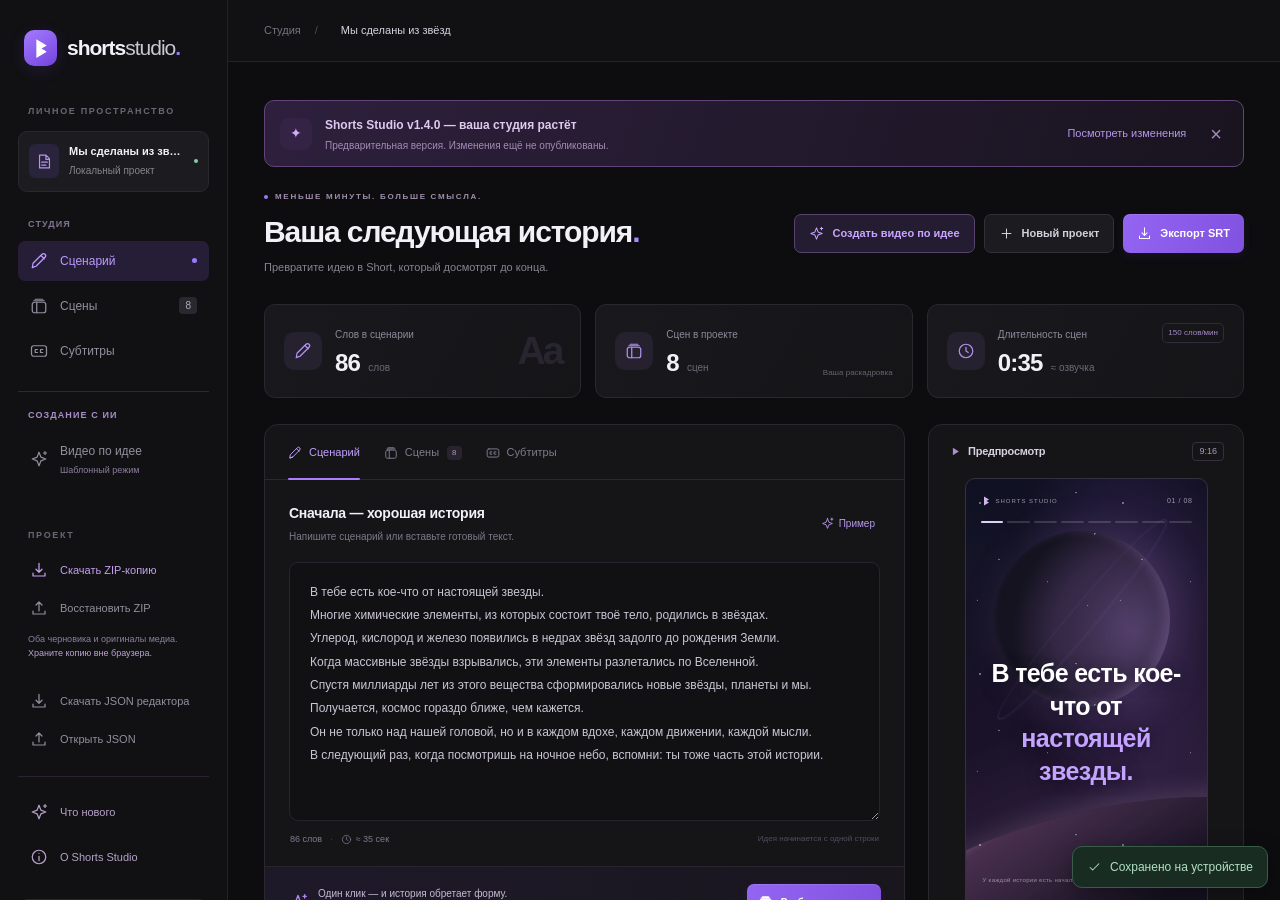
==== index.html @ fa354791 "feat: add isolated runtime media and render sessions" ====
<!doctype html>
<html lang="ru">
<head>
  <meta charset="utf-8">
  <meta name="viewport" content="width=device-width, initial-scale=1">
  <meta name="theme-color" content="#0d0d10">
  <meta name="description" content="Shorts Studio — сценарии, сцены и субтитры для ваших коротких видео. Бесплатно, без регистрации и сервера.">
  <title>Shorts Studio — ваша следующая история</title>
  <link rel="icon" href="assets/favicon.svg" type="image/svg+xml">
  <link rel="stylesheet" href="styles.css">
  <link rel="stylesheet" href="video.css">
  <link rel="stylesheet" href="product.css">
  <link rel="stylesheet" href="ux.css">
  <link rel="stylesheet" href="backup.css">
  <script src="js/core.js" defer></script>
  <script src="js/product.js" defer></script>
  <script src="js/render-plan.js" defer></script>
  <script src="js/render-adapters.js" defer></script>
  <script src="js/video-core.js" defer></script>
  <script src="js/project-db.js" defer></script>
  <script src="js/storage.js" defer></script>
  <script src="js/zip-store.js" defer></script>
  <script src="js/backup-format.js" defer></script>
  <script src="js/integrations.js" defer></script>
  <script src="js/app.js" defer></script>
  <script src="js/video-renderer.js" defer></script>
  <script src="js/video-audio.js" defer></script>
  <script src="js/video-recorder.js" defer></script>
  <script src="js/video-media.js" defer></script>
  <script src="js/media-session.js" defer></script>
  <script src="js/render-session.js" defer></script>
  <script src="js/video-ui.js" defer></script>
  <script src="js/product-ui.js" defer></script>
  <script src="js/ux.js" defer></script>
  <script src="js/backup-ui.js" defer></script>
</head>
<body>
  <div id="studioViewport" class="studio-viewport" role="region" aria-label="Рабочая область Shorts Studio" tabindex="0">
  <svg class="icon-library" aria-hidden="true" xmlns="http://www.w3.org/2000/svg">
    <symbol id="i-logo" viewBox="0 0 24 24"><path d="m8 3 10 6-5 3 5 3-10 6V3Z" fill="currentColor" stroke="none"/></symbol>
    <symbol id="i-pen" viewBox="0 0 24 24"><path d="m15 5 4 4M4 20l4-1L20 7a2.8 2.8 0 0 0-4-4L4 15l-1 6 5-2"/></symbol>
    <symbol id="i-scenes" viewBox="0 0 24 24"><rect x="3" y="7" width="18" height="14" rx="3"/><path d="M7 3h10M5 5h14M9 7v14"/></symbol>
    <symbol id="i-captions" viewBox="0 0 24 24"><rect x="2" y="5" width="20" height="14" rx="3"/><path d="M10 10H7v4h3m7-4h-3v4h3"/></symbol>
    <symbol id="i-plus" viewBox="0 0 24 24"><path d="M12 5v14M5 12h14"/></symbol>
    <symbol id="i-download" viewBox="0 0 24 24"><path d="M12 3v12m-4-4 4 4 4-4M4 16v4h16v-4"/></symbol>
    <symbol id="i-upload" viewBox="0 0 24 24"><path d="M12 16V4m-4 4 4-4 4 4M4 16v4h16v-4"/></symbol>
    <symbol id="i-sparkles" viewBox="0 0 24 24"><path d="m12 3 2.5 6.5L21 12l-6.5 2.5L12 21l-2.5-6.5L3 12l6.5-2.5L12 3ZM20 2v4m-2-2h4"/></symbol>
    <symbol id="i-check" viewBox="0 0 24 24"><path d="m5 12 4 4L19 6"/></symbol>
    <symbol id="i-trash" viewBox="0 0 24 24"><path d="M3 6h18M9 6V3h6v3M5 6l1 15h12l1-15M10 10v7m4-7v7"/></symbol>
    <symbol id="i-play" viewBox="0 0 24 24"><path d="m9 5 11 7-11 7V5Z" fill="currentColor" stroke="none"/></symbol>
    <symbol id="i-pause" viewBox="0 0 24 24"><path d="M9 5v14M16 5v14" stroke-width="3"/></symbol>
    <symbol id="i-prev" viewBox="0 0 24 24"><path d="m15 6-6 6 6 6"/></symbol>
    <symbol id="i-next" viewBox="0 0 24 24"><path d="m9 6 6 6-6 6"/></symbol>
    <symbol id="i-clock" viewBox="0 0 24 24"><circle cx="12" cy="12" r="9"/><path d="M12 7v5l3 2"/></symbol>
    <symbol id="i-file" viewBox="0 0 24 24"><path d="M14 3H5v18h14V8l-5-5Zm0 0v6h5M8 13h8m-8 4h6"/></symbol>
    <symbol id="i-monitor" viewBox="0 0 24 24"><rect x="3" y="3" width="18" height="14" rx="2"/><path d="M8 21h8m-4-4v4"/></symbol>
    <symbol id="i-info" viewBox="0 0 24 24"><circle cx="12" cy="12" r="9"/><path d="M12 11v6m0-10v.1"/></symbol>
  </svg>

  <aside class="sidebar" aria-label="Главное меню">
    <a class="brand" href="#" aria-label="Shorts Studio — главная"><span class="brand-mark"><svg><use href="#i-logo"/></svg></span><span>shorts<span class="brand-light">studio</span><span class="brand-dot">.</span></span></a>
    <div class="workspace-label">ЛИЧНОЕ ПРОСТРАНСТВО</div>
    <div class="project-card"><span class="project-icon"><svg><use href="#i-file"/></svg></span><div><strong id="sidebarProjectName">Мой Short</strong><span>Локальный проект</span></div><span class="tiny-dot"></span></div>
    <div class="studio-navigation">
      <section class="nav-group manual-nav" aria-labelledby="studioNavHeading">
        <h2 id="studioNavHeading" class="nav-group-heading">Студия</h2>
        <nav class="nav-list" aria-label="Студия — ручное редактирование">
          <button class="nav-item active" data-view="script" aria-current="page" aria-label="Сценарий" title="Сценарий"><svg><use href="#i-pen"/></svg><span class="nav-text">Сценарий</span><span class="nav-active-dot"></span></button>
          <button class="nav-item" data-view="scenes" aria-label="Сцены" title="Сцены"><svg><use href="#i-scenes"/></svg><span class="nav-text">Сцены</span><span class="nav-count" id="navSceneCount">0</span></button>
          <button class="nav-item" data-view="subtitles" aria-label="Субтитры" title="Субтитры"><svg><use href="#i-captions"/></svg><span class="nav-text">Субтитры</span></button>
        </nav>
      </section>
      <section class="nav-group ai-nav" aria-labelledby="aiNavHeading">
        <h2 id="aiNavHeading" class="nav-group-heading">Создание с ИИ</h2>
        <nav class="nav-list" aria-label="Создание с ИИ — пока на шаблонах">
          <button class="nav-item video-nav" id="openVideoMode" title="Видео по идее — шаблонный режим, ИИ пока не подключён" aria-label="Видео по идее — шаблонный режим" aria-describedby="ideaModeNote" aria-controls="videoStudio" aria-expanded="false"><svg><use href="#i-sparkles"/></svg><span class="nav-text">Видео по идее<small id="ideaModeNote" class="nav-mode-hint">Шаблонный режим</small></span></button>
        </nav>
      </section>
    </div>
    <div class="sidebar-files"><div class="nav-label">ПРОЕКТ</div><button class="nav-item backup-nav" data-backup-export><svg><use href="#i-download"/></svg>Скачать ZIP-копию</button><button class="nav-item" data-backup-import><svg><use href="#i-upload"/></svg>Восстановить ZIP</button><p class="backup-note">Оба черновика и оригиналы медиа.<span data-backup-status aria-live="polite">Храните копию вне браузера.</span></p><button class="nav-item" id="saveProject"><svg><use href="#i-download"/></svg>Скачать JSON редактора</button><button class="nav-item" id="openProject"><svg><use href="#i-upload"/></svg>Открыть JSON</button><input id="projectFile" type="file" accept=".json,application/json" hidden></div>
    <nav class="product-nav" aria-label="Сведения о Shorts Studio"><button class="nav-item" data-product-open="updates" aria-label="Что нового" title="Что нового"><svg><use href="#i-sparkles"/></svg><span class="product-nav-label">Что нового</span></button><button class="nav-item" data-product-open="about" aria-label="О Shorts Studio" title="О Shorts Studio"><svg><use href="#i-info"/></svg><span class="product-nav-label">О Shorts Studio</span></button><span class="product-version-pill product-mobile-version" data-product-version>—</span></nav>
    <div class="sidebar-bottom"><div class="local-card"><span class="local-icon"><svg><use href="#i-monitor"/></svg></span><strong>Ваше творчество — у вас</strong><p>Работает в браузере.<br>Без регистрации и облака.</p><span class="local-status"><span></span>Локальный режим</span></div><div class="sidebar-version">SHORTS STUDIO <span class="product-sidebar-version" data-product-version>—</span></div></div>
  </aside>

  <div class="workspace">
    <header class="topbar"><div class="breadcrumb"><span>Студия</span><span class="breadcrumb-divider">/</span><span id="videoBreadcrumb" hidden>Видео по идее</span><label for="projectName" class="sr-only">Название проекта</label><input id="projectName" maxlength="80" value="Мой Short" autocomplete="off"></div><span id="editorSaveState" hidden>Восстановление…</span></header>

    <div class="mobile-filebar" aria-label="Файлы проекта"><span>ФАЙЛ ПРОЕКТА</span><button class="text-button" id="saveProjectMobile" aria-label="Скачать JSON редактора"><svg><use href="#i-download"/></svg>JSON ↓</button><button class="text-button" id="openProjectMobile" aria-label="Открыть JSON редактора"><svg><use href="#i-upload"/></svg>JSON ↑</button><button class="text-button backup-nav" data-backup-export>ZIP-копия</button><button class="text-button" data-backup-import>Из ZIP</button><p class="backup-note">ZIP: оба черновика и оригиналы медиа. <span data-backup-status aria-live="polite">Храните копию вне браузера.</span></p></div>
    <main id="mainContent">
      <aside class="product-update-notice" id="productUpdateNotice" aria-label="Доступна история обновлений" hidden><span class="update-spark" aria-hidden="true">✦</span><div class="notice-message"><strong>Shorts Studio <span data-product-version>—</span> — ваша студия растёт</strong><p>Узнайте, какие возможности уже доступны.</p></div><button class="text-button" data-product-open="updates">Посмотреть изменения</button><button id="productDismissNotice" class="product-notice-close" aria-label="Закрыть уведомление об обновлении">×</button></aside>
      <section class="page-heading"><div><div class="eyebrow"><span></span>МЕНЬШЕ МИНУТЫ. БОЛЬШЕ СМЫСЛА.</div><h1 id="studioTitle">Ваша следующая история<span>.</span></h1><p id="studioDescription">Превратите идею в Short, который досмотрят до конца.</p></div><div class="heading-actions"><button class="button button-secondary video-mode-button" id="createVideoMode"><svg><use href="#i-sparkles"/></svg>Создать видео по идее</button><button class="button button-secondary" id="backToEditor" hidden><svg><use href="#i-prev"/></svg>К редактору</button><button class="button button-secondary" id="newProject"><svg><use href="#i-plus"/></svg>Новый проект</button><button class="button button-primary" id="exportSrt"><svg><use href="#i-download"/></svg>Экспорт SRT</button></div></section>

      <section class="stats" aria-label="Статистика проекта">
        <div class="stat"><span class="stat-icon"><svg><use href="#i-pen"/></svg></span><div><span class="stat-label">Слов в сценарии</span><div class="stat-value"><strong id="wordCount">0</strong><span>слов</span></div></div><span class="stat-decoration">Aa</span></div>
        <div class="stat"><span class="stat-icon"><svg><use href="#i-scenes"/></svg></span><div><span class="stat-label">Сцен в проекте</span><div class="stat-value"><strong id="sceneCount">0</strong><span>сцен</span></div></div><span class="stat-note">Ваша раскадровка</span></div>
        <div class="stat"><span class="stat-icon"><svg><use href="#i-clock"/></svg></span><div><span class="stat-label">Длительность сцен</span><div class="stat-value"><strong id="totalDuration">0:00</strong><span>≈ озвучка</span></div></div><span class="speed-badge">150 слов/мин</span></div>
      </section>

      <div id="storageWarning" class="notice warning" role="alert" hidden>Браузер не позволяет сохранить проект на устройстве. Скачайте файл проекта, чтобы не потерять работу.</div>
      <section id="videoStudio" hidden aria-label="Создать видео по идее">
        <div class="video-intro"><span class="video-beta">БЕСПЛАТНЫЙ ПРОТОТИП</span><span>Идея <b>→</b> сценарий <b>→</b> анимация <b>→</b> видео</span><span id="videoDraftStatus" hidden>Локальный черновик</span></div>
        <div id="videoError" class="notice warning" role="alert" hidden></div>
        <div id="videoSupport" class="notice" role="status" hidden></div>
        <div id="videoPlanError" class="notice warning" role="alert" hidden></div>
        <div class="video-grid">
          <div class="video-editor">
            <section class="panel idea-panel"><div class="video-section-heading"><div><h2>Какую историю расскажем?</h2><p>Опишите идею. Мы подготовим основу для вашего ролика.</p></div><button class="text-button" id="videoDemo">Демо · 18 сек</button></div><label for="videoIdea" class="sr-only">Идея ролика</label><textarea id="videoIdea" aria-describedby="videoIdeaCounter videoIdeaHint videoIdeaWarning" rows="3" placeholder="Например: мистическая история про заброшенный дом"></textarea><div class="idea-feedback"><output id="videoIdeaCounter" for="videoIdea" aria-live="polite" aria-atomic="true"></output><p id="videoIdeaHint">Эмодзи и составные знаки могут занимать несколько позиций лимита.</p><p id="videoIdeaWarning" role="status" aria-live="polite"></p></div><div class="idea-actions"><span>Локальные шаблоны · без API и нейросетей</span><button class="button button-primary" id="generateIdea"><svg><use href="#i-sparkles"/></svg>Создать сценарий</button></div></section>
            <section class="panel video-settings"><div class="video-section-heading"><div><h2>Ваш ролик</h2><p>Анимация и субтитры уже включены.</p></div><span class="format-badge">720 × 1280 · 24 кадра/с</span></div><div class="video-settings-grid"><label>Название<input id="videoTitle" maxlength="80" placeholder="Название ролика"></label><label>Расчёт времени<select id="videoTiming"><option value="auto">Автоматически</option><option value="manual">Вручную по сценам</option></select></label><label>Длительность в авто<select id="videoDuration"><option value="15">15 секунд</option><option value="18" selected>18 секунд</option><option value="20">20 секунд</option><option value="30">30 секунд</option><option value="60">60 секунд</option></select></label><label>Атмосфера<select id="videoTheme"><option value="mystery">Туманный дом</option><option value="space">Космос</option><option value="sunrise">Рассвет</option><option value="neon">Неон</option></select></label><label>Субтитры<select id="videoCaption"><option value="accent">Акцент на словах</option><option value="classic">Классика</option><option value="outline">Контур</option></select></label><label class="video-format-setting">Формат записи<select id="videoFormat"><option value="auto">Авто: MP4, иначе WebM</option><option value="webm">WebM</option></select></label></div><p class="video-hint" id="videoTotalTime"></p><p class="video-hint" id="videoFormatHint"></p></section>
            <section class="panel video-audio"><div class="video-section-heading"><div><h2>Голос и озвучка</h2><p>Отдельная дорожка для речи.</p></div><svg><use href="#i-upload"/></svg></div><div class="video-audio-controls"><label class="button button-secondary audio-upload" for="videoAudio">Выбрать аудио<input id="videoAudio" type="file" accept="audio/*,.mp3,.wav,.ogg,.m4a,.aac,.flac,.webm"></label><span id="videoAudioInfo">Без аудиодорожки</span><button class="text-button" id="removeVideoAudio" hidden>Убрать</button></div><div class="video-volume"><label for="videoVolume">Громкость</label><input id="videoVolume" type="range" min="0" max="100" value="70"><output id="videoVolumeValue" for="videoVolume">70%</output></div><p class="video-hint">Аудио обрезается по длине ролика; если оно короче, в конце будет тишина. Файл остаётся на устройстве; исходный файл сохраняется вместе с проектом, если хранилище доступно.</p></section>
            <section class="panel video-audio"><div class="video-section-heading"><div><h2>Фоновая музыка</h2><p>Независимая дорожка с плавными краями.</p></div><svg><use href="#i-upload"/></svg></div><div class="video-audio-controls"><label class="button button-secondary audio-upload" for="videoMusic">Выбрать музыку<input id="videoMusic" type="file" accept="audio/*,.mp3,.wav,.ogg,.m4a,.aac,.flac,.webm"></label><span id="videoMusicInfo">Без музыки</span><button class="text-button" id="removeVideoMusic" hidden>Убрать</button></div><div class="video-volume"><label for="videoMusicVolume">Громкость музыки</label><input id="videoMusicVolume" type="range" min="0" max="100" value="25"><output id="videoMusicVolumeValue" for="videoMusicVolume">25%</output></div><div class="music-fades"><label>Появление, сек<input id="videoMusicFadeIn" type="number" min="0" max="10" step="0.1" value="1"></label><label>Затухание, сек<input id="videoMusicFadeOut" type="number" min="0" max="10" step="0.1" value="1"></label></div><p class="video-hint">Голос и музыка звучат одновременно. Короткая музыка затухает перед своим окончанием. Музыка восстанавливается вместе с проектом; она не распознаётся и не выравнивает субтитры автоматически.</p></section>
            <section class="video-storyboard" aria-labelledby="videoScenesHeading"><div class="section-heading"><div><h2 id="videoScenesHeading">Сцены ролика <span id="videoSceneCount">0</span></h2><p>Редактируйте текст — анимация подстроится.</p></div><button class="text-button" id="addVideoScene"><svg><use href="#i-plus"/></svg>Добавить</button></div><div id="videoScenes" class="scene-list"></div><div class="video-scene-actions"><button class="text-button" id="videoToEditor">Открыть сценарий в редакторе</button><button class="text-button" id="videoSrt"><svg><use href="#i-download"/></svg>Субтитры SRT</button></div><p class="video-hint">Черновик этого режима хранится отдельно. Перенос в редактор потребует подтверждения замены текущего проекта.</p></section>
          </div>
          <aside class="video-preview-column"><section class="panel video-preview-panel"><div class="preview-heading"><h2><svg><use href="#i-play"/></svg><span id="videoPreviewHeading">Анимация ролика</span></h2><span class="format-badge">9:16</span></div><div class="video-output-tabs" id="videoOutputTabs" hidden><button class="active" id="showVideoCanvas" aria-pressed="true">Анимация</button><button id="showVideoFile" aria-pressed="false">Готовый файл</button></div><div class="video-canvas-wrap"><canvas id="videoCanvas" width="720" height="1280" aria-label="Анимированный предпросмотр ролика 9:16">Браузер не поддерживает Canvas.</canvas><video id="generatedVideo" controls playsinline preload="metadata" hidden aria-label="Готовый видеоролик"></video></div><div class="video-preview-controls"><button class="button button-secondary" id="playGeneratedPreview"><svg><use href="#i-play"/></svg><span>Смотреть</span></button><span id="videoPreviewTime">0:00 / 0:18</span></div><label class="sr-only" for="videoSeek">Позиция предпросмотра</label><input id="videoSeek" class="video-seek" type="range" min="0" max="18000" value="0" step="50"><div class="video-render-controls"><div class="video-download-panel" aria-label="Готовый видеофайл"><p id="videoFileInfo" class="video-hint" role="status" hidden></p><a class="button button-primary" id="downloadVideo" hidden><svg><use href="#i-download"/></svg>Скачать видео</a></div><button class="button button-primary" id="recordVideo"><svg><use href="#i-sparkles"/></svg>Собрать видео</button><button class="button button-secondary" id="cancelVideo" hidden>Отменить запись</button><progress id="videoProgress" max="100" value="0" aria-label="Прогресс записи видео" hidden></progress><p id="videoRenderStatus" role="status">Запись займёт 18 секунд. Оставьте вкладку открытой.</p></div></section><div class="video-local-note"><svg><use href="#i-monitor"/></svg><p>Всё создаётся в вашем браузере.<br>Без сервера, ключей и платных сервисов.</p></div></aside>
        </div>
      </section>
      <div class="studio-grid" id="scriptStudio">
        <div class="editor-column">
          <div class="editor-panel panel">
            <div class="editor-tabs" role="tablist" aria-label="Редактор"><button id="tab-script" class="editor-tab active" data-view="script" role="tab" aria-controls="pane-script" aria-selected="true"><svg><use href="#i-pen"/></svg>Сценарий</button><button id="tab-scenes" class="editor-tab" data-view="scenes" role="tab" aria-controls="scenesSection" aria-selected="false" tabindex="-1"><svg><use href="#i-scenes"/></svg>Сцены<span class="tab-count" id="tabSceneCount">0</span></button><button id="tab-subtitles" class="editor-tab" data-view="subtitles" role="tab" aria-controls="pane-subtitles" aria-selected="false" tabindex="-1"><svg><use href="#i-captions"/></svg>Субтитры</button></div>
            <section id="pane-script" role="tabpanel" aria-labelledby="tab-script">
              <div class="script-heading"><div><h2>Сначала — хорошая история</h2><p>Напишите сценарий или вставьте готовый текст.</p></div><button class="text-button" id="loadDemo"><svg><use href="#i-sparkles"/></svg>Пример</button></div>
              <label for="scriptText" class="sr-only">Текст сценария</label><textarea id="scriptText" class="script-textarea" placeholder="О чём будет ваш следующий Short?\n\nНачните с цепляющей фразы, расскажите самое интересное и оставьте зрителю мысль, которой захочется поделиться." spellcheck="true"></textarea>
              <div class="script-footer"><div class="script-meta"><span id="scriptWordCount">0 слов</span><span class="meta-dot">·</span><span><svg><use href="#i-clock"/></svg><span id="scriptDuration">≈ 0 сек</span></span></div><span class="keyboard-hint">Идея начинается с одной строки</span></div>
              <div class="split-bar"><div><span class="split-icon"><svg><use href="#i-sparkles"/></svg></span><p>Один клик — и история обретает форму.<small>Каждое предложение станет отдельной сценой.</small></p></div><button id="splitScenes" class="button button-primary"><svg><use href="#i-scenes"/></svg>Разбить на сцены</button></div>
            </section>
            <section id="pane-subtitles" role="tabpanel" aria-labelledby="tab-subtitles" hidden><div class="script-heading"><div><h2>Слова в нужный момент</h2><p>Субтитры обновляются вместе со сценами.</p></div><span class="format-badge">.SRT</span></div><div id="subtitleList" class="subtitle-list"></div><div class="subtitles-footer"><p>Таймкоды рассчитаны при темпе 150 слов в минуту.</p><button class="button button-primary" id="exportSrtPanel"><svg><use href="#i-download"/></svg>Скачать .srt</button></div></section>
          </div>

          <section id="scenesSection" class="scenes-section" aria-labelledby="scenesTitle"><div class="section-heading"><div><h2 id="scenesTitle">Сцены проекта <span id="sceneHeadingCount">0</span></h2><p>Маленькие фрагменты большой истории.</p></div><button class="text-button" id="addScene"><svg><use href="#i-plus"/></svg>Добавить сцену</button></div><div id="scriptChanged" class="notice" hidden><svg><use href="#i-info"/></svg><span>Сценарий изменён. Нажмите «Разбить на сцены», чтобы заменить текущие сцены новым текстом.</span></div><div id="sceneList" class="scene-list"></div><p class="scene-footnote" id="sceneFootnote">Предпросмотр и SRT используют текст сцен. Правки сцен не меняют исходный сценарий.</p></section>
          <footer class="editor-bottom"><span class="tiny-dot"></span>Всё для первого шага. Ничего лишнего.<span class="bottom-format">СОЗДАНО ДЛЯ 9:16</span></footer>
        </div>

        <aside class="preview-column" aria-label="Предпросмотр видео">
          <section class="preview-panel panel"><div class="preview-heading"><h2><svg><use href="#i-play"/></svg>Предпросмотр</h2><span class="format-badge">9:16</span></div>
            <div class="portrait-wrap"><div class="portrait theme-cosmos caption-accent size-medium" id="portrait"><div class="cosmic-orb" aria-hidden="true"></div><div class="cosmic-horizon" aria-hidden="true"></div><div class="portrait-grain" aria-hidden="true"></div><div class="portrait-top"><span class="portrait-brand"><svg><use href="#i-logo"/></svg>SHORTS STUDIO</span><span id="portraitScene">01 / 08</span></div><div id="portraitSegments" class="portrait-segments" aria-hidden="true"></div><div class="portrait-caption" id="previewText"></div><div class="portrait-bottom"><span>У каждой истории есть начало</span><span>✦</span></div></div></div>
            <div class="playback"><button class="icon-button" id="prevScene" aria-label="Предыдущая сцена"><svg><use href="#i-prev"/></svg></button><button class="play-button" id="playPreview" aria-label="Воспроизвести предпросмотр"><svg><use href="#i-play"/></svg></button><button class="icon-button" id="nextScene" aria-label="Следующая сцена"><svg><use href="#i-next"/></svg></button><span class="playback-time"><span id="currentTime">0:00</span><span>/</span><span id="previewDuration">0:00</span></span></div><div class="timeline"><div id="timelineProgress"></div></div><div class="preview-note"><span class="tiny-dot"></span>Текстовый предпросмотр · без звука</div>
          </section>
          <section class="appearance-panel panel"><h2><svg><use href="#i-captions"/></svg>Стиль субтитров</h2><div class="caption-styles" role="group" aria-label="Стиль субтитров"><button data-caption="accent" class="caption-style active" aria-pressed="true"><span>Аа<span>Бб</span></span>Акцент</button><button data-caption="classic" class="caption-style" aria-pressed="false"><span>Аа Бб</span>Классика</button><button data-caption="outline" class="caption-style" aria-pressed="false"><span>Аа Бб</span>Контур</button></div><div class="appearance-row"><label for="captionSize">Размер текста</label><select id="captionSize"><option value="small">Маленький</option><option value="medium" selected>Средний</option><option value="large">Крупный</option></select></div><div class="appearance-row"><span id="backgroundLabel">Настроение</span><div class="theme-options" role="group" aria-labelledby="backgroundLabel"><button class="theme-swatch cosmos active" data-theme="cosmos" aria-label="Космос" title="Космос" aria-pressed="true"></button><button class="theme-swatch dusk" data-theme="dusk" aria-label="Сумерки" title="Сумерки" aria-pressed="false"></button><button class="theme-swatch minimal" data-theme="minimal" aria-label="Минимализм" title="Минимализм" aria-pressed="false"></button></div></div><p class="appearance-note">Оформление применяется к предпросмотру. SRT содержит только текст и таймкоды.</p></section>
        </aside>
      </div>
    </main>
  </div>
  </div>
    <div class="save-status" id="saveStatus" role="status" aria-live="polite" aria-atomic="true" hidden><svg aria-hidden="true"><use href="#i-clock"/></svg><span id="saveStatusText"></span></div>
    <div id="toast" class="toast" role="status" aria-live="polite" hidden></div>
  <input id="backupFile" type="file" accept=".zip,application/zip" hidden>
  <dialog id="backupDialog" class="backup-dialog" aria-labelledby="backupTitle">
    <h2 id="backupTitle">Резервная ZIP-копия</h2>
    <p>ZIP хранит редактируемые черновики обоих режимов и исходные изображения, голос и музыку. JSON хранит только данные проекта без медиа; MP4/WebM — готовое видео. Данные браузера могут быть очищены: сохраняйте ZIP на другом устройстве или диске.</p>
    <p id="backupMessage" role="status" aria-live="polite"></p>
    <progress id="backupProgress" max="100" value="0" aria-label="Подготовка резервной копии"></progress>
    <p id="backupError" role="alert" hidden></p><ul id="backupWarnings"></ul>
    <div class="backup-actions"><a id="backupDownload" class="button button-primary" hidden>Скачать ZIP-копию</a><button id="backupConfirm" class="button button-primary" hidden>Заменить оба черновика</button><button id="backupOpen" class="button button-primary" hidden>Открыть восстановленные проекты</button><button id="backupFresh" class="button button-secondary" hidden>Новая ZIP-копия</button><button id="backupBackground" class="button button-secondary" hidden>Продолжить в фоне</button><button id="backupCancel" class="button button-secondary">Отмена</button></div>
  </dialog>
  <dialog id="confirmDialog"><form method="dialog"><span class="dialog-icon"><svg><use href="#i-info"/></svg></span><h2 id="dialogTitle">Продолжить?</h2><p id="dialogDescription"></p><div class="dialog-actions"><button class="button button-secondary" value="cancel" autofocus>Отмена</button><button class="button button-primary" id="dialogConfirm" value="confirm">Продолжить</button></div></form></dialog>
  <dialog id="productDialog" class="product-dialog" aria-labelledby="productDialogTitle">
    <div class="product-dialog-header"><div><div class="product-dialog-eyebrow">SHORTS STUDIO · СДЕЛАНО ДЛЯ ВАШИХ ИСТОРИЙ</div><h2 id="productDialogTitle">Что нового</h2></div><button id="productClose" class="product-dialog-close" aria-label="Закрыть информацию о продукте">×</button></div>
    <div id="productTabs" class="product-tabs" role="tablist" aria-label="Информация о Shorts Studio"><button id="productTab-updates" class="product-tab active" role="tab" aria-selected="true" aria-controls="productPane-updates">Что нового</button><button id="productTab-about" class="product-tab" role="tab" aria-selected="false" aria-controls="productPane-about" tabindex="-1">О Shorts Studio</button></div>
    <div class="product-dialog-scroll"><section id="productPane-updates" role="tabpanel" aria-labelledby="productTab-updates"><div id="productReleaseList"></div><p class="product-history-note" id="productHistoryNote"></p></section>
    <section id="productPane-about" role="tabpanel" aria-labelledby="productTab-about" hidden><p class="product-about-intro">Ваша студия коротких историй: от первой строки до готового вертикального видео. Shorts Studio работает локально в браузере — без регистрации, платного сервера и API-ключей.</p><div class="product-about-version">Текущая версия <span class="product-version-pill" data-product-version>—</span></div><ul id="productCapabilities" class="product-capabilities"></ul><a id="productRepository" class="product-repository-link" target="_blank" rel="noopener noreferrer">Репозиторий на GitHub ↗</a>
    <form id="productProfileForm" class="product-profile"><h3>Сведения о правообладателе</h3><p>Заполните только достоверные сведения. Эти настройки сохраняются в вашем браузере и не меняют публичные данные сайта. Публичные поля задаются в конфигурации продукта.</p><label for="productOwner">Имя или название правообладателя<input id="productOwner" maxlength="160" placeholder="Пока не указано" autocomplete="off"></label><label for="productContact">Контактная информация<input id="productContact" maxlength="240" placeholder="Пока не указана" autocomplete="off"></label><div class="product-profile-actions"><button class="button button-primary" type="submit">Сохранить сведения</button><button class="button button-secondary" id="productResetProfile" type="button">Сбросить</button></div><p id="productProfileStatus" class="product-profile-status" role="status"></p></form>
    <p id="productLicenseNote" class="product-license-note"></p></section></div>
  </dialog>
  <noscript><div class="noscript">Для работы Shorts Studio включите JavaScript в настройках браузера.</div></noscript>
</body>
</html>
---- styles.css ----
@charset "UTF-8";
:root{color-scheme:dark;--bg:#0d0d10;--panel:#151518;--panel-raised:#1b1b20;--line:#28282e;--muted:#85858f;--text:#f3f1f8;--purple:#9d77ff;--purple-bright:#9061f9;--purple-bg:#251e36;--green:#84cda9;--radius:14px;font-family:Inter,-apple-system,BlinkMacSystemFont,"Segoe UI",sans-serif;font-synthesis:none}
*{box-sizing:border-box}body{margin:0;background:var(--bg);color:var(--text);font-size:14px;line-height:1.5}button,input,textarea,select{font:inherit}button,a,input,textarea,select{-webkit-tap-highlight-color:transparent}button{cursor:pointer}button,select{color:inherit}button{border:0}button:disabled{cursor:not-allowed;opacity:.38}button:focus-visible,a:focus-visible,select:focus-visible{outline:2px solid var(--purple);outline-offset:4px}input:focus,textarea:focus{outline:none}input:focus-visible,textarea:focus-visible{box-shadow:0 0 0 2px #9d77ff75}svg{width:20px;height:20px;fill:none;stroke:currentColor;stroke-width:1.65;stroke-linecap:round;stroke-linejoin:round;flex-shrink:0;vertical-align:middle}a{color:inherit;text-decoration:none}h1,h2,p{margin:0}h2{font-size:15px;font-weight:600;letter-spacing:-.25px}[hidden]{display:none!important}.icon-library{position:absolute;width:0;height:0;overflow:hidden}.sr-only{position:absolute;width:1px;height:1px;padding:0;margin:-1px;overflow:hidden;clip:rect(0,0,0,0);white-space:nowrap;border:0}
.sidebar{position:fixed;inset:0 auto 0 0;width:228px;border-right:1px solid #232327;background:#111114;padding:30px 18px 18px;display:flex;flex-direction:column;z-index:20}.brand{display:flex;align-items:center;gap:10px;font-size:21px;font-weight:750;letter-spacing:-1px;padding:0 6px}.brand-mark{width:33px;height:36px;border-radius:10px;background:linear-gradient(145deg,#a47bff,#7343dd);box-shadow:0 4px 16px #8051ef24;display:grid;place-items:center;color:#fff}.brand-mark svg{width:25px;height:25px}.brand-light{font-weight:400;color:#cac6d4}.brand-dot{color:var(--purple)}.workspace-label,.nav-label{color:#686873;font-size:9px;letter-spacing:1.65px;font-weight:600}.workspace-label{margin:39px 10px 12px}.project-card{display:flex;gap:10px;align-items:center;background:#1b1b20;border:1px solid var(--line);border-radius:9px;padding:11px 10px}.project-icon{width:30px;height:34px;border-radius:6px;display:grid;place-items:center;background:#2a233c;color:#b397ec}.project-icon svg{width:17px;height:17px}.project-card>div{flex:1;min-width:0}.project-card strong{display:block;font-size:11px;white-space:nowrap;overflow:hidden;text-overflow:ellipsis;font-weight:550}.project-card div>span{font-size:10px;color:var(--muted)}.tiny-dot{width:5px;height:5px;border-radius:50%;background:var(--purple);display:inline-block;flex-shrink:0}.project-card>.tiny-dot{background:var(--green);width:4px;height:4px}.nav-label{margin:29px 10px 9px}.nav-list{display:grid;gap:5px}.nav-item{width:100%;background:transparent;color:#91909d;display:flex;align-items:center;text-align:left;gap:12px;padding:11px 12px;border-radius:7px;font-size:12px;transition:background .2s,color .2s}.nav-item svg{width:18px;height:18px}.nav-item:hover{background:#1d1c23;color:#ddd}.nav-item.active{background:var(--purple-bg);color:#bc9aff}.nav-active-dot{width:5px;height:5px;background:var(--purple);border-radius:100%;margin-left:auto}.nav-count{margin-left:auto;background:#28282f;color:#b2aebb;font-size:10px;padding:1px 6px;border-radius:4px}.sidebar-files{margin-top:12px}.sidebar-files .nav-item{font-size:11px;padding-block:10px}.sidebar-bottom{margin-top:auto;padding-top:36px}.local-card{padding:15px 13px;border:1px solid #292631;border-radius:10px;background:radial-gradient(ellipse at top left,#29203450,transparent 85%)}.local-icon{color:#ab8ce4;display:block;margin-bottom:8px}.local-icon svg{width:20px;height:20px}.local-card strong{font-size:11px;font-weight:500;color:#d6d1df}.local-card p{font-size:10px;color:#77727f;line-height:1.7;margin-top:6px}.local-status{font-size:9px;color:#a8a1b2;display:flex;gap:6px;align-items:center;margin-top:14px}.local-status>span{width:4px;height:4px;background:var(--green);border-radius:100%}.sidebar-version{font-size:8px;letter-spacing:1px;display:flex;justify-content:space-between;color:#66616e;margin:20px 3px 0}.sidebar-version>span{color:#45424d}
.workspace{margin-left:228px}.topbar{height:74px;border-bottom:1px solid #232327;display:flex;align-items:center;justify-content:space-between;padding:0 36px;gap:12px}.breadcrumb{display:flex;align-items:center;gap:14px;color:#77737f;font-size:11px;min-width:0}.breadcrumb-divider{color:#4e4a56}.breadcrumb input{background:transparent;color:#d7d2df;border:1px solid transparent;border-radius:5px;padding:6px 8px;width:235px;font-size:11px;min-width:0;text-overflow:ellipsis}.breadcrumb input:hover{border-color:var(--line)}.save-status{display:flex;gap:6px;align-items:center;color:#92909a;font-size:10px;white-space:nowrap}.save-status svg{width:13px;height:13px;color:var(--green)}.save-status.error,.save-status.error svg{color:#e5af74}main{max-width:1540px;margin:auto;padding:38px 36px 20px}.page-heading{display:flex;justify-content:space-between;align-items:center;gap:20px;margin-bottom:28px}.eyebrow{color:#a18eac;font-size:8px;letter-spacing:1.7px;font-weight:600;display:flex;align-items:center;gap:7px;margin-bottom:9px}.eyebrow>span{width:4px;height:4px;background:var(--purple);border-radius:100%}h1{font-size:30px;font-weight:650;letter-spacing:-1.1px;line-height:1.3}h1>span{color:#ae88ff}.page-heading p{color:var(--muted);font-size:11px;margin-top:8px}.heading-actions{display:flex;gap:9px;flex-shrink:0}.button{display:inline-flex;justify-content:center;align-items:center;gap:8px;border-radius:7px;min-height:39px;padding:10px 14px;font-size:11px;font-weight:550;white-space:nowrap;transition:background .2s,transform .2s,box-shadow .2s}.button:hover:not(:disabled){transform:translateY(-1px)}.button svg{width:15px;height:15px}.button-secondary{background:#1b1b20;border:1px solid #323038;color:#d5d1dc}.button-secondary:hover{background:#27242e}.button-primary{background:linear-gradient(110deg,#9465f3,#8151df);color:#fff;box-shadow:0 3px 10px #7946d719,inset 0 1px 0 #ffffff1c}.button-primary:hover{background:linear-gradient(110deg,#a579ff,#9462f0);box-shadow:0 4px 18px #8956e935}.stats{display:grid;grid-template-columns:repeat(3,1fr);gap:14px;margin-bottom:26px}.stat{display:flex;align-items:center;position:relative;overflow:hidden;gap:13px;padding:18px 19px;background:linear-gradient(120deg,#19181d,#151518);border:1px solid var(--line);border-radius:11px;min-height:94px}.stat-icon{display:grid;place-items:center;width:38px;height:38px;background:#25212f;border-radius:10px;color:#b291ed}.stat-icon svg{width:18px;height:18px}.stat-label{font-size:10px;color:#8f899a}.stat-value{display:flex;gap:8px;align-items:baseline;margin-top:3px}.stat-value strong{font-size:24px;line-height:1.3;letter-spacing:-.75px;font-weight:600;font-variant-numeric:tabular-nums}.stat-value>span{font-size:10px;color:#6e6878}.stat-decoration{margin-left:auto;font-size:39px;line-height:1;font-weight:650;color:#292530;letter-spacing:-3px}.stat-note{margin-left:auto;font-size:8px;color:#686270;align-self:flex-end;white-space:nowrap}.speed-badge{margin-left:auto;align-self:flex-start;white-space:nowrap;font-size:8px;border:1px solid #302a3d;color:#a58ac5;border-radius:5px;padding:3px 5px}
.studio-grid{display:grid;grid-template-columns:minmax(0,1fr) 316px;gap:23px;align-items:start}.editor-column{min-width:0}.panel{border:1px solid var(--line);border-radius:var(--radius);background:var(--panel);overflow:hidden}.editor-tabs{display:flex;padding:0 23px;border-bottom:1px solid var(--line);gap:24px;min-height:55px}.editor-tab{padding:17px 0 15px;background:transparent;display:flex;align-items:center;gap:7px;color:#817a8c;font-size:11px;position:relative}.editor-tab svg{width:14px;height:14px}.editor-tab.active{color:#c2a1ff}.editor-tab.active:after{content:"";position:absolute;bottom:-1px;left:0;right:0;height:2px;background:#aa7eff;border-radius:4px}.editor-tab:hover{color:#c4b8d5}.tab-count{background:#28232e;color:#a79bb5;font-size:8px;padding:1px 5px;border-radius:4px;margin-left:1px}.script-heading{display:flex;align-items:center;justify-content:space-between;gap:12px;padding:23px 24px 18px}.script-heading h2{font-size:14px}.script-heading p{font-size:10px;color:#7d7787;margin-top:5px}.text-button{display:inline-flex;align-items:center;justify-content:center;gap:5px;font-size:10px;color:#b797ea;background:transparent;padding:5px;border-radius:5px;transition:color .2s,background .2s;white-space:nowrap}.text-button svg{width:13px;height:13px}.text-button:hover{color:#d4b9ff;background:#9d77ff0c}.script-textarea{display:block;width:calc(100% - 48px);margin:0 24px;min-height:259px;resize:vertical;max-height:700px;background:#111114;border:1px solid #28242e;border-radius:9px;color:#cbc5d4;padding:18px 20px;font-size:12px;line-height:1.95;caret-color:var(--purple);transition:border-color .2s,box-shadow .2s}.script-textarea:focus{border-color:#7956a3}.script-textarea::placeholder{color:#62596e}.script-footer{display:flex;align-items:center;justify-content:space-between;gap:10px;margin:12px 25px 20px}.script-meta{display:flex;align-items:center;gap:8px;color:#82788f;font-size:9px;white-space:nowrap}.script-meta>span:last-child{display:flex;align-items:center;gap:4px}.script-meta svg{width:11px;height:11px}.meta-dot{color:#49414f}.keyboard-hint{color:#544c5f;font-size:8px}.split-bar{padding:17px 23px;display:flex;gap:12px;align-items:center;justify-content:space-between;border-top:1px solid #29242f;background:linear-gradient(100deg,#1e1929,#19161e)}.split-bar>div{display:flex;align-items:center;gap:10px}.split-icon{color:#af88ec}.split-icon svg{width:20px;height:20px}.split-bar p{font-size:10px;color:#c6bbd4}.split-bar small{display:block;color:#7d6e8e;font-size:9px;margin-top:3px}.split-bar .button{min-height:36px;padding:9px 11px;font-size:10px}.scenes-section{margin-top:25px}.section-heading{display:flex;gap:14px;justify-content:space-between;align-items:center;margin-bottom:15px}.section-heading h2{font-size:15px;display:flex;gap:8px;align-items:center}.section-heading h2>span{font-size:9px;letter-spacing:0;color:#a993be;background:#28212f;border:1px solid #352a40;padding:0 5px;border-radius:4px;font-weight:400}.section-heading p{font-size:10px;color:#756c81;margin-top:4px}.scene-list{display:grid;gap:10px}.scene-card{position:relative;display:flex;align-items:flex-start;gap:14px;padding:16px;background:#151518;border:1px solid #29242f;border-radius:10px;transition:border-color .2s,background .2s}.scene-card:hover{border-color:#49404f}.scene-card.selected{border-color:#6b4c93;background:linear-gradient(120deg,#201a2b,#17151d)}.scene-select{background:#25202f;color:#a891c5;min-width:34px;height:36px;border:1px solid #3c2e4f;border-radius:8px;display:grid;place-items:center;font-size:11px;font-variant-numeric:tabular-nums;transition:background .2s}.scene-card.selected .scene-select{background:#342447;color:#d0adff;border-color:#735298}.scene-content{flex:1;min-width:0}.scene-card-top{display:flex;gap:10px;justify-content:space-between;align-items:center;margin-bottom:6px}.scene-card-top label{font-size:9px;color:#b9a5cd;font-weight:550}.scene-timing{font-size:8px;color:#80718f;display:flex;gap:5px;align-items:center;white-space:nowrap;font-variant-numeric:tabular-nums}.scene-timing svg{width:10px;height:10px}.scene-text{display:block;width:100%;resize:vertical;min-height:47px;max-height:350px;border:1px solid transparent;background:transparent;color:#c7bfce;padding:3px 5px;margin-left:-5px;border-radius:4px;font-size:11px;line-height:1.75;overflow-y:auto}.scene-text:focus{background:#100e14;border-color:#725594}.scene-text::placeholder{color:#72637f}.scene-delete{background:transparent;color:#65586f;padding:5px;border-radius:4px;margin:-4px -5px 0 0}.scene-delete svg{width:13px;height:13px}.scene-delete:hover{color:#f09aab;background:#e8637412}.scene-meta-row{display:flex;align-items:center;gap:9px}.scene-footnote{font-size:9px;color:#68616f;margin:13px 2px;line-height:1.8}.notice{display:flex;align-items:center;gap:9px;padding:11px 13px;border:1px solid #5a4436;background:#2b211b;border-radius:8px;font-size:10px;color:#ddba91;margin:0 0 13px;line-height:1.6}.notice svg{width:17px;height:17px}.notice.warning{margin-bottom:22px}.empty-state{text-align:center;padding:37px 20px;background:#141217;border:1px dashed #3b3048;border-radius:10px;color:#91819f}.empty-state svg{display:block;width:27px;height:27px;margin:0 auto 12px;color:#aa87d5}.empty-state h3{font-size:13px;color:#cbc0d5;font-weight:500;margin:0 0 6px}.empty-state p{font-size:11px;max-width:300px;margin:auto;line-height:1.8}.empty-state .button{margin-top:17px}.editor-bottom{color:#5d5368;display:flex;gap:7px;align-items:center;font-size:8px;padding:20px 2px 5px}.editor-bottom>.tiny-dot{width:3px;height:3px;background:#716083}.bottom-format{font-size:7px;margin-left:auto;letter-spacing:1px;color:#4d4359}.subtitle-list{max-height:550px;overflow-y:auto;padding:0 24px 20px;display:grid;gap:10px}.subtitle-cue{background:#101013;border:1px solid #2b2532;border-radius:7px;padding:13px 14px;display:grid;grid-template-columns:22px 1fr;gap:5px 8px}.cue-number{font-size:10px;color:#b593e4;grid-row:span 2}.cue-time{font-size:10px;font-variant-numeric:tabular-nums;color:#8f7aab;letter-spacing:.2px;overflow-wrap:anywhere}.cue-text{font-size:12px;color:#ccc0d8;white-space:pre-line;overflow-wrap:anywhere}.subtitles-footer{border-top:1px solid var(--line);padding:17px 24px;display:flex;align-items:center;gap:12px;justify-content:space-between}.subtitles-footer p{font-size:9px;color:#7f718e}.format-badge{border:1px solid #35303d;border-radius:4px;padding:2px 6px;font-size:9px;color:#a99bb7;font-variant-numeric:tabular-nums}
.preview-column{display:grid;gap:16px;position:sticky;top:22px;min-width:0}.preview-heading{padding:17px 19px;display:flex;align-items:center;justify-content:space-between}.preview-heading h2,.appearance-panel h2{display:flex;align-items:center;gap:7px;font-size:11px;font-weight:550;color:#d8d1e1}.preview-heading h2 svg{width:13px;height:13px;color:#ac8fce}.portrait-wrap{padding:0 22px}.portrait{aspect-ratio:9/16;position:relative;overflow:hidden;isolation:isolate;border-radius:10px;background:#121024;border:1px solid #373043;transition:background .4s}.portrait.theme-cosmos{background:radial-gradient(ellipse at 65% 30%,#6e4a9e66,transparent 50%),linear-gradient(155deg,#121527,#1b1329 50%,#352346 85%,#81647e)}.cosmic-orb{position:absolute;left:12%;top:12%;width:73%;aspect-ratio:1;border-radius:50%;background:radial-gradient(circle at 70% 73%,#a98bb540,#342845 45%,#151421 68%);box-shadow:inset -3px -5px 12px #c9a0ed38,7px 9px 45px #a980b22e;transform:rotate(-35deg)}.cosmic-orb:after{content:"";position:absolute;inset:18% -24%;border-radius:50%;border:1px solid #b59cc830;box-shadow:0 2px 9px #bd90e01c;transform:rotate(-15deg) scaleY(.22)}.cosmic-horizon{position:absolute;left:-48%;right:-60%;height:45%;bottom:-22%;background:linear-gradient(160deg,#c0a7b9,#49304f 18%,#151120 58%);border-radius:50%;box-shadow:0 -5px 25px #e4b7d12b;transform:rotate(-13deg)}.portrait-grain{position:absolute;inset:0;opacity:.38;background-image:radial-gradient(circle at 10% 14%,#fff 0 1px,transparent 1.2px),radial-gradient(circle at 77% 8%,#fff 0 .7px,transparent 1px),radial-gradient(circle at 90% 32%,#fff 0 .8px,transparent 1px),radial-gradient(circle at 23% 47%,#fff 0 .7px,transparent 1px),radial-gradient(circle at 57% 60%,#fff 0 .6px,transparent 1px),radial-gradient(circle at 85% 74%,#fff 0 .6px,transparent 1px),radial-gradient(circle at 8% 71%,#fff 0 .5px,transparent 1px);background-size:143px 171px}.portrait:after{content:"";position:absolute;inset:0;background:linear-gradient(0deg,#0b081a88,transparent 22%,transparent 80%,#0b081a44);z-index:-1}.portrait-top{position:absolute;top:16px;left:14px;right:14px;display:flex;align-items:center;justify-content:space-between;color:#e7dff2a6;font-size:7px;letter-spacing:.6px}.portrait-brand{display:flex;align-items:center;gap:4px;font-size:6px;letter-spacing:1px}.portrait-brand svg{width:12px;height:12px;color:#d0b6eb}.portrait-segments{position:absolute;top:42px;left:15px;right:15px;display:flex;gap:4px}.portrait-segments>span{height:2px;flex:1;border-radius:2px;background:#ffffff26;min-width:0}.portrait-segments>span.passed{background:#b593ec}.portrait-segments>span.current{background:#e0cff9}.portrait-caption{position:absolute;inset:40% 17px auto;text-align:center;color:#fff;font-size:25px;font-weight:750;letter-spacing:-.6px;line-height:1.3;text-shadow:0 2px 14px #08051280;max-height:45%;overflow-y:auto;overflow-wrap:anywhere;padding:6px 2px 9px;scrollbar-width:thin;scrollbar-color:#ffffff33 transparent}.portrait-caption mark{color:#c4a2ff;background:none}.portrait.caption-classic .portrait-caption{background:#080611b3;backdrop-filter:blur(6px);padding:11px 10px;border-radius:6px;font-weight:600;letter-spacing:-.3px;font-size:23px}.portrait.caption-classic mark,.portrait.caption-outline mark{color:inherit}.portrait.caption-outline .portrait-caption{color:#fff;-webkit-text-stroke:.7px #100a1f;paint-order:stroke fill;text-shadow:2px 2px #140d20,-1px -1px #140d20;font-weight:800}.portrait.size-small .portrait-caption{font-size:20px}.portrait.size-large .portrait-caption{font-size:30px}.portrait .portrait-caption.long-caption{font-size:19px}.portrait .portrait-caption.very-long-caption{font-size:16px}.portrait-bottom{position:absolute;bottom:18px;left:17px;right:17px;display:flex;align-items:center;justify-content:space-between;font-size:6px;letter-spacing:.3px;color:#ddd1e39c}.portrait-bottom>span:last-child{color:#dcc3ed;font-size:14px}.portrait.theme-dusk{background:radial-gradient(ellipse at 70% 30%,#efa36860,transparent 60%),linear-gradient(170deg,#352543,#6e4161 55%,#c77d65)}.theme-dusk .cosmic-orb{background:radial-gradient(circle at 65% 65%,#efb588,#a96e7b 40%,#6a4566 70%);box-shadow:0 0 65px #e9a07e30}.theme-dusk .cosmic-horizon{background:linear-gradient(170deg,#c6918c,#502d4c 30%,#211527 70%)}.portrait.theme-minimal{background:radial-gradient(ellipse at top,#35303f,#17151e 75%)}.theme-minimal .cosmic-orb,.theme-minimal .cosmic-horizon,.theme-minimal .portrait-grain{display:none}.playback{display:flex;align-items:center;justify-content:center;gap:12px;padding:16px 22px 12px}.icon-button{width:25px;height:27px;display:grid;place-items:center;background:transparent;color:#9e91ac;border-radius:5px}.icon-button svg{width:15px;height:15px}.icon-button:hover{color:#d7b5ff;background:#2a2136}.play-button{display:grid;place-items:center;width:33px;height:33px;border-radius:50%;background:#30243e;color:#d2a9ff;border:1px solid #4b365f;transition:background .2s}.play-button:hover{background:#48305e}.play-button svg{width:17px;height:17px}.playback-time{display:flex;align-items:center;gap:7px;font-size:9px;font-variant-numeric:tabular-nums;color:#6f627f;margin-left:8px}.playback-time>span:first-child{color:#b8a6c9}.timeline{height:3px;background:#29222f;margin:0 23px;border-radius:4px;overflow:hidden}.timeline>div{height:100%;width:0;background:linear-gradient(90deg,#7e4fbd,#c89aff)}.preview-note{display:flex;align-items:center;justify-content:center;gap:5px;font-size:8px;color:#786a88;padding:12px}.preview-note .tiny-dot{width:3px;height:3px;background:#8c6bac}.appearance-panel{padding:17px 18px}.appearance-panel h2 svg{width:14px;height:14px;color:#ad92ca}.caption-styles{display:grid;grid-template-columns:repeat(3,1fr);gap:7px;margin:15px 0 16px}.caption-style{padding:11px 3px 8px;border:1px solid #312a3a;background:#1a161f;border-radius:7px;color:#86788f;font-size:8px;display:grid;gap:7px;transition:border-color .2s,background .2s}.caption-style>span{font-size:15px;font-weight:650;color:#cbbcd5;line-height:1.5}.caption-style>span>span{color:#c198fc;margin-left:3px}.caption-style[data-caption="classic"]>span{font-size:13px;background:#0b0910;border-radius:3px;margin:2px 8px}.caption-style[data-caption="outline"]>span{-webkit-text-stroke:.5px #cbbcd5;color:transparent}.caption-style.active{border-color:#79539f;background:#2a1f36;color:#c4a5e7}.caption-style:hover{border-color:#8e68b2}.appearance-row{display:flex;align-items:center;justify-content:space-between;gap:12px;margin-top:13px;font-size:9px;color:#8f819b}.appearance-row select{background:#211b28;border:1px solid #3c3049;border-radius:5px;padding:5px 8px;font-size:9px;color:#c4add5;max-width:140px}.theme-options{display:flex;gap:8px}.theme-swatch{width:20px;height:20px;border-radius:50%;border:2px solid #151518;outline:1px solid #3e3348;transition:outline-color .2s,transform .2s}.theme-swatch.active{outline:2px solid #b98be8}.theme-swatch:hover{transform:scale(1.12)}.theme-swatch.cosmos{background:linear-gradient(135deg,#231b39,#9b78ad)}.theme-swatch.dusk{background:linear-gradient(135deg,#6a4361,#df9874)}.theme-swatch.minimal{background:linear-gradient(135deg,#514959,#17151f)}.appearance-note{font-size:8px;color:#63566f;border-top:1px solid #2a2232;padding-top:13px;margin-top:17px;line-height:1.8}
.toast{position:fixed;z-index:100;bottom:25px;left:calc(50% + 114px);transform:translateX(-50%);background:#2c2239;border:1px solid #69517f;border-radius:9px;padding:13px 19px;box-shadow:0 12px 40px #0006;color:#e1cfee;font-size:12px;max-width:min(90vw,480px);animation:toast-in .2s ease-out}dialog{background:#1b1722;color:var(--text);border:1px solid #4c3a60;border-radius:16px;padding:28px;width:min(440px,calc(100vw - 32px));box-shadow:0 30px 100px #0009}dialog::backdrop{background:#06040abf;backdrop-filter:blur(5px)}.dialog-icon{width:38px;height:38px;display:grid;place-items:center;background:#32243f;color:#c39ce7;border-radius:10px;margin-bottom:16px}dialog h2{font-size:20px;line-height:1.4}dialog p{font-size:12px;color:#a598b0;margin-top:10px;line-height:1.8}.dialog-actions{display:flex;justify-content:flex-end;gap:10px;margin-top:26px}.noscript{position:fixed;inset:20px;z-index:200;background:#241c30;padding:40px;border:1px solid var(--purple);border-radius:15px;font-size:20px}textarea{scrollbar-width:thin;scrollbar-color:#44364e transparent}::selection{color:#fff;background:#7f50bda6}@keyframes toast-in{from{opacity:0;translate:0 6px}to{opacity:1;translate:0 0}}@media(min-width:1600px){main{padding-top:46px}.studio-grid{grid-template-columns:minmax(0,1fr) 350px;gap:28px}.portrait-caption{font-size:28px}.script-textarea{min-height:320px}.page-heading{margin-bottom:35px}.stats{margin-bottom:30px}}
@media(max-width:1250px){.sidebar{width:200px;padding-inline:14px}.workspace{margin-left:200px}.topbar{padding-inline:25px}main{padding:30px 25px 18px}.brand{font-size:19px;gap:8px}.brand-mark{width:30px;height:33px}.studio-grid{grid-template-columns:minmax(0,1fr) 282px;gap:17px}.portrait-wrap{padding-inline:18px}.portrait-caption{font-size:23px}.page-heading{align-items:flex-start}h1{font-size:26px}.heading-actions{gap:7px}.heading-actions .button{font-size:10px;padding:9px 11px;min-height:35px}.stat{padding:15px 13px;gap:10px}.stat-icon{width:32px;height:34px}.stat-decoration,.stat-note{display:none}.speed-badge{font-size:7px;padding:3px}.stat-label{font-size:9px}.stat-value strong{font-size:23px}.stat-value>span{font-size:9px}.split-bar{align-items:flex-start;flex-direction:column}.split-bar .button{align-self:flex-end}.script-textarea{min-height:275px}.script-heading,.subtitles-footer{padding-inline:19px}.script-textarea{width:calc(100% - 38px);margin-inline:19px}.script-footer{margin-inline:20px}.keyboard-hint{display:none}.editor-tabs{padding-inline:19px;gap:20px}.toast{left:calc(50% + 100px)}}
@media(max-width:1050px){.sidebar{width:76px;padding:25px 12px 18px;align-items:center}.brand{padding:0}.brand>span:last-child,.workspace-label,.project-card,.nav-label,.nav-item>.nav-active-dot,.nav-count,.sidebar-files,.local-card,.sidebar-version{display:none}.nav-list{margin-top:40px;width:100%;gap:12px}.nav-item{font-size:0;padding:14px;justify-content:center;gap:0}.nav-item svg{width:20px;height:20px}.sidebar-bottom{padding:0}.workspace{margin-left:76px}.topbar{height:65px}.page-heading{flex-wrap:wrap;gap:18px}.heading-actions{margin-top:0}.stats{gap:10px}.stat{padding:13px 11px}.stat-label{font-size:8px}.speed-badge{display:none}.stat-value>span{font-size:8px}.studio-grid{grid-template-columns:minmax(0,1fr) 270px;gap:16px}.portrait-wrap{padding-inline:17px}.portrait-caption{font-size:22px}.scene-card{gap:10px;padding:13px}.scene-select{min-width:28px;height:32px}.scene-card-top{align-items:flex-start}.scene-timing{font-size:7px}.scene-meta-row{gap:4px}.toast{left:calc(50% + 38px)}}
@media(max-width:760px){.sidebar{position:static;width:auto;height:auto;flex-direction:row;justify-content:space-between;padding:14px 19px;border-right:0;border-bottom:1px solid #26222c;gap:18px}.brand>span:last-child{display:inline;font-size:18px}.brand-mark{width:29px;height:31px;border-radius:8px}.brand-mark svg{width:22px;height:22px}.nav-list{display:flex;margin:0;width:auto;gap:6px}.nav-item{padding:10px}.nav-item svg{width:18px;height:18px}.sidebar-bottom{display:none}.workspace{margin-left:0}.topbar{padding-inline:20px;height:51px}.breadcrumb{font-size:9px;gap:7px}.breadcrumb input{width:195px;padding:5px 4px;font-size:10px}.save-status{font-size:8px;gap:4px}.save-status svg{width:11px;height:11px}main{padding:25px 20px 20px}.page-heading{margin-bottom:22px;gap:17px;align-items:center}.eyebrow{font-size:7px;letter-spacing:1.4px}h1{font-size:27px}.page-heading p{font-size:11px;line-height:1.7;max-width:370px}.heading-actions .button{font-size:10px;min-height:36px}.stats{margin-bottom:20px;gap:9px}.stat{padding:12px 10px;gap:8px;min-height:84px}.stat-icon{display:none}.stat-label{font-size:9px}.stat-value strong{font-size:23px}.stat-value>span{font-size:8px}.studio-grid{grid-template-columns:minmax(0,1fr) 240px;gap:14px}.editor-tabs{padding-inline:14px;gap:15px;min-height:51px}.editor-tab{font-size:10px;gap:5px}.editor-tab svg{width:12px;height:12px}.script-heading{padding:20px 15px 15px;align-items:flex-start}.script-heading h2{font-size:12px}.script-heading p{font-size:9px}.script-heading .text-button{font-size:9px;padding:0}.script-heading .text-button svg{display:none}.script-textarea{margin-inline:14px;width:calc(100% - 28px);padding:13px;font-size:11px;min-height:350px}.script-footer{margin-inline:16px}.script-meta{font-size:8px}.split-bar{padding:15px;gap:13px}.split-bar p{font-size:9px}.split-bar small{font-size:8px}.split-icon svg{width:18px;height:18px}.split-bar>div{gap:7px}.split-bar .button{width:100%}.section-heading{align-items:flex-start;gap:8px}.section-heading h2{font-size:13px}.section-heading p{font-size:9px}.section-heading .text-button{font-size:9px}.scene-card{padding:12px 10px;gap:8px}.scene-card-top{flex-wrap:wrap;gap:3px}.scene-meta-row{margin-left:auto}.scene-timing{font-size:8px}.scene-select{min-width:24px;height:29px;font-size:10px;border-radius:6px}.scene-text{font-size:10px}.preview-heading{padding:15px}.portrait-wrap{padding-inline:14px}.portrait-caption{font-size:20px;inset-inline:12px}.portrait-top{font-size:6px;left:10px;right:10px}.portrait-brand{font-size:5px;letter-spacing:.8px}.portrait-segments{left:11px;right:11px;gap:3px}.portrait-bottom{font-size:5px;left:12px;right:12px}.appearance-panel{padding:15px 13px}.caption-styles{gap:5px}.caption-style{font-size:7px}.caption-style>span{font-size:13px}.caption-style[data-caption="classic"]>span{font-size:11px;margin:2px 5px}.appearance-row{font-size:8px}.appearance-row select{font-size:8px;padding:5px}.preview-note{font-size:7px}.playback{padding-inline:12px;gap:9px}.playback-time{margin-left:3px;font-size:8px;gap:5px}.subtitles-footer{flex-direction:column;padding:15px}.subtitle-list{padding-inline:15px}.cue-time{font-size:8px}.cue-text{font-size:11px}.bottom-format{display:none}.toast{left:50%}}
@media(max-width:600px){.studio-grid{grid-template-columns:minmax(0,1fr)}.preview-column{position:static;display:grid;grid-template-columns:minmax(0,1fr) minmax(0,1fr);align-items:start;gap:13px;margin-top:4px}.portrait-wrap{padding-inline:16px}.preview-heading{padding:14px 15px}.portrait-caption{font-size:19px}.portrait.size-small .portrait-caption{font-size:16px}.portrait.size-large .portrait-caption{font-size:23px}.portrait .portrait-caption.long-caption{font-size:16px}.portrait .portrait-caption.very-long-caption{font-size:14px}.script-textarea{min-height:260px;font-size:12px;line-height:1.9;padding:15px}.script-heading h2{font-size:14px}.script-heading p{font-size:10px}.script-heading .text-button{font-size:10px;padding:4px}.script-heading .text-button svg{display:block}.script-heading{padding:20px 18px 16px;align-items:center}.script-textarea{width:calc(100% - 36px);margin-inline:18px}.script-footer{margin-inline:20px}.script-meta{font-size:9px}.split-bar{flex-direction:row;align-items:center;padding:16px 18px;gap:12px}.split-bar p{font-size:10px}.split-bar small{font-size:8px;max-width:160px}.split-bar .button{width:auto;align-self:center;font-size:9px;padding:10px}.split-bar .button svg{display:none}.editor-tabs{padding-inline:20px;gap:27px}.editor-tab{font-size:11px}.editor-tab svg{width:14px;height:14px}.section-heading h2{font-size:15px}.section-heading .text-button{font-size:10px}.scene-card{padding:15px;gap:12px}.scene-select{min-width:32px;height:34px}.scene-text{font-size:12px}.scene-card-top label{font-size:10px}.scene-timing{font-size:9px}.scene-meta-row{gap:9px}.scene-footnote{font-size:9px}.preview-panel{overflow:hidden}.appearance-panel{padding:17px 13px}.appearance-panel h2{font-size:10px}.appearance-panel h2 svg{width:13px;height:13px}.caption-styles{grid-template-columns:1fr;margin-top:13px;gap:7px}.caption-style{display:flex;align-items:center;justify-content:space-between;gap:8px;padding:9px 10px;font-size:8px;flex-direction:row-reverse}.caption-style>span{font-size:16px;line-height:1.3}.caption-style[data-caption="classic"]>span{font-size:13px;margin:0;padding:1px 4px}.appearance-row{flex-wrap:wrap;row-gap:7px;margin-top:17px;align-items:center;font-size:9px}.appearance-row select{font-size:9px;width:100%;max-width:none}.appearance-note{font-size:8px;line-height:1.7}.theme-options{gap:7px}.theme-swatch{width:18px;height:18px}.appearance-row>span{font-size:8px}.preview-note{font-size:6px}.playback{gap:6px;padding:12px 10px 10px;flex-wrap:wrap}.playback-time{font-size:8px;gap:3px;margin-left:0}.play-button{width:29px;height:29px}.icon-button{width:19px}.timeline{margin-inline:17px}.topbar .save-status span{max-width:105px;white-space:normal;text-align:right;line-height:1.4}.breadcrumb input{width:165px}.stat{min-height:80px}.stat-label{font-size:8px}.stat-value{gap:5px}.stat-value strong{font-size:22px}.stat-value>span{font-size:7px}.stat:last-child .stat-value>span{display:none}.subtitle-list{max-height:none}.cue-time{font-size:10px}.cue-text{font-size:12px}.editor-bottom{padding-top:17px}.page-heading{gap:18px}.heading-actions{width:100%}.heading-actions .button{flex:1;font-size:11px}.subtitles-footer{flex-direction:row}.subtitles-footer p{font-size:8px}.subtitles-footer .button{font-size:10px}}
@media(max-width:360px){main{padding-inline:14px}.sidebar{padding-inline:14px}.brand>span:last-child{font-size:16px}.brand{gap:6px}.nav-list{gap:2px}.nav-item{padding:8px}.topbar{padding-inline:14px}.breadcrumb input{width:135px}.breadcrumb>span:first-child,.breadcrumb-divider{display:none}h1{font-size:25px}.stats{gap:6px}.stat{padding:10px 8px}.stat-label{font-size:7px}.stat-value strong{font-size:21px}.split-bar>div{gap:5px}.split-bar p{font-size:9px}.split-bar small{font-size:7px}.split-bar .button{font-size:8px;padding:9px}.preview-column{gap:9px;grid-template-columns:minmax(0,1.2fr) minmax(0,1fr)}.portrait-wrap{padding-inline:10px}.portrait-caption{font-size:17px}.portrait-top{left:8px;right:8px}.portrait-brand{font-size:4px;letter-spacing:.5px}.portrait-bottom>span:first-child{display:none}.preview-heading h2{font-size:10px}.appearance-panel h2{font-size:9px;gap:5px}.appearance-panel{padding:14px 10px}.appearance-row>span{font-size:7px}.theme-swatch{width:16px;height:16px}.theme-options{gap:6px}}
.mobile-filebar{display:none}.scene-tab-view{margin-top:22px}.scene-tab-view .section-heading{margin-bottom:16px}
@media(max-width:1050px){.mobile-filebar{display:flex;gap:16px;align-items:center;justify-content:flex-end;padding:8px 25px;border-bottom:1px solid #232327}.mobile-filebar>span{font-size:8px;letter-spacing:1px;color:#696070;margin-right:auto}.mobile-filebar .text-button{font-size:9px}}
@media(max-width:600px){.mobile-filebar{padding:7px 20px;gap:12px}.mobile-filebar>span{font-size:7px;letter-spacing:.7px}.mobile-filebar .text-button{font-size:8px;gap:4px}.mobile-filebar .text-button svg{width:11px;height:11px}}
@media(max-width:600px){.studio-grid{display:flex;flex-direction:column}.editor-column{display:contents}.editor-panel{order:1;width:100%}.preview-column{order:2;width:100%;margin-top:2px}.scenes-section{order:3;width:100%;margin-top:10px}.editor-bottom{order:4;width:100%;padding-top:3px}.workspace[data-current-view="scenes"] .scenes-section{order:2}.workspace[data-current-view="scenes"] .preview-column{order:3}}
@media(prefers-reduced-motion:reduce){*,*:before,*:after{animation:none!important;transition:none!important;scroll-behavior:auto!important}}
---- video.css ----
.page-heading{flex-wrap:wrap}.heading-actions{flex-wrap:wrap}.video-mode-button{border-color:#58436e;color:#c9a6ff;background:#241c30}.video-new{margin-left:auto;font-size:7px;letter-spacing:.5px;padding:2px 4px;border:1px solid #514061;border-radius:4px;color:#af86dd}.video-intro{display:flex;align-items:center;gap:14px;margin:0 0 22px;color:#94879f;font-size:11px;flex-wrap:wrap}.video-intro b{color:#665073;font-weight:400;margin-inline:7px}.video-beta{font-size:8px;letter-spacing:1px;border:1px solid #51405f;padding:5px 7px;border-radius:5px;color:#c5a4e9;background:#251d31}.video-intro>span:last-child{margin-left:auto;font-size:9px;color:#8cb99d}.video-grid{display:grid;grid-template-columns:minmax(0,1fr) 330px;gap:23px;align-items:start}.video-editor{min-width:0;display:grid;gap:18px}.video-section-heading{padding:20px 21px 15px;display:flex;align-items:center;justify-content:space-between;gap:10px}.video-section-heading h2{font-size:14px}.video-section-heading p{font-size:10px;color:#877b94;margin-top:5px}.video-section-heading>svg{width:17px;height:17px;color:#a285be}.idea-panel>textarea{display:block;width:calc(100% - 42px);margin:0 21px;resize:vertical;background:#111114;border:1px solid #332b3e;color:#e0d4ed;border-radius:8px;padding:15px 16px;line-height:1.8;min-height:100px;font-size:13px;caret-color:var(--purple)}.idea-panel>textarea:focus{border-color:#9c76ce}.idea-panel>textarea::placeholder{color:#71617e}.idea-actions{display:flex;align-items:center;gap:14px;justify-content:space-between;padding:15px 21px 19px}.idea-actions>span{font-size:9px;color:#756682}.video-settings-grid{padding:0 21px 17px;display:grid;grid-template-columns:1fr 1fr;gap:14px}.video-settings-grid>label{display:grid;gap:6px;font-size:10px;color:#a291b2}.video-settings-grid>label:first-child{grid-column:1/-1}.video-settings-grid input,.video-settings-grid select{width:100%;min-width:0;padding:9px 10px;background:#110f16;border:1px solid #393042;border-radius:6px;color:#cfc0dc;font-size:12px;min-height:37px}.video-format-setting{grid-column:1/-1}.video-hint{font-size:10px;line-height:1.8;color:#877493;overflow-wrap:anywhere}.video-settings>.video-hint{margin:0 21px 18px}.video-audio-controls{display:flex;align-items:center;gap:12px;padding:0 21px;flex-wrap:wrap}.audio-upload{position:relative;cursor:pointer;overflow:hidden}.audio-upload:focus-within{outline:2px solid var(--purple);outline-offset:3px}.audio-upload input{position:absolute;inset:0;opacity:0;width:100%;height:100%;cursor:pointer}.audio-upload:has(input:disabled){opacity:.4;cursor:not-allowed}.video-audio-controls>span{font-size:10px;color:#af9ebe;overflow-wrap:anywhere;max-width:100%}.video-volume{display:flex;align-items:center;gap:13px;margin:18px 21px 12px;font-size:10px;color:#a291b2}.video-volume input{flex:1;min-width:40px;accent-color:#a879ec}.video-volume output{width:33px;text-align:right;color:#b99fcb;font-variant-numeric:tabular-nums}.video-audio>.video-hint{margin:0 21px 19px}.video-storyboard .scene-card{gap:12px}.video-storyboard .scene-text{font-size:12px;min-height:58px}.video-storyboard .scene-select{cursor:default}.video-storyboard .scene-card.selected{border-color:#72518f}.video-scene-actions{display:flex;align-items:center;justify-content:space-between;gap:10px;margin-top:13px}.video-storyboard>.video-hint{margin-top:8px;font-size:9px}.video-preview-column{position:sticky;top:22px;display:grid;gap:15px;min-width:0}.video-canvas-wrap{padding:0 19px}.video-canvas-wrap>canvas,.video-canvas-wrap>video{display:block;width:100%;height:auto;aspect-ratio:9/16;border-radius:9px;background:#151021;border:1px solid #3d2c4d;object-fit:contain}.video-preview-controls{display:flex;align-items:center;justify-content:space-between;gap:14px;margin:14px 19px 10px}.video-preview-controls .button{min-height:32px;font-size:10px;padding:7px 11px}.video-preview-controls>span{font-size:10px;color:#a38bb5;font-variant-numeric:tabular-nums}.video-seek{display:block;width:calc(100% - 38px);margin:10px 19px 17px;accent-color:#a879ec;cursor:pointer;height:4px}.video-render-controls{border-top:1px solid #32243e;padding:17px 19px;display:grid;gap:11px}.video-render-controls .button{width:100%;min-height:40px}.video-render-controls>p[role=status]{font-size:10px;color:#94809e;line-height:1.7;min-height:34px}.video-render-controls progress{width:100%;height:7px;border:0;border-radius:5px;overflow:hidden;appearance:none}.video-render-controls progress::-webkit-progress-bar{background:#2e213c;border-radius:5px}.video-render-controls progress::-webkit-progress-value{background:linear-gradient(90deg,#7947ba,#bb8aff);border-radius:5px}.video-render-controls progress::-moz-progress-bar{background:#ab75f2;border-radius:5px}.video-output-tabs{display:flex;gap:5px;margin:0 19px 12px;padding:3px;background:#0f0c14;border:1px solid #33243e;border-radius:6px}.video-output-tabs button{background:transparent;flex:1;font-size:10px;padding:7px;color:#9680a9;border-radius:4px}.video-output-tabs button.active{background:#332242;color:#d4b6ee}.video-local-note{display:flex;gap:9px;align-items:center;justify-content:center;padding:3px 8px;color:#7f6a90}.video-local-note svg{width:16px;height:16px}.video-local-note p{font-size:9px;line-height:1.8}.workspace[data-mode=video] #newProject,.workspace[data-mode=video] #exportSrt,.workspace[data-mode=video] #createVideoMode,.workspace[data-mode=video] .stats{display:none}.workspace[data-mode=video] .breadcrumb input{color:#a98dbe}.workspace[data-mode=video] .save-status{opacity:.65}.video-editor :disabled{opacity:.4;cursor:not-allowed}
@media(max-width:1250px){.video-grid{grid-template-columns:minmax(0,1fr) 280px;gap:18px}.video-section-heading{padding:18px 17px 14px}.video-section-heading .format-badge{font-size:7px}.idea-panel>textarea{margin-inline:17px;width:calc(100% - 34px)}.idea-actions{padding-inline:17px;flex-wrap:wrap;gap:10px}.idea-actions>.button{margin-left:auto}.video-settings-grid{padding-inline:17px}.video-preview-controls{gap:8px;margin-inline:15px}.video-preview-controls>span{font-size:9px}.video-canvas-wrap{padding-inline:15px}.video-settings>.video-hint{margin-inline:17px}.video-audio-controls{padding-inline:17px}.video-audio>.video-hint,.video-volume{margin-inline:17px}}
@media(max-width:1050px){.video-new{display:none}.video-grid{grid-template-columns:minmax(0,1fr) 265px;gap:16px}.video-section-heading{align-items:flex-start}.video-section-heading h2{font-size:13px}.video-section-heading p{font-size:9px}.video-settings .video-section-heading{flex-wrap:wrap}.video-intro{gap:10px}.video-intro>span:last-child{width:100%;margin-left:0}.video-settings-grid{gap:11px}.video-settings-grid label{font-size:9px}.video-settings-grid input,.video-settings-grid select{font-size:11px}.idea-panel>textarea{font-size:12px}.video-audio-controls{gap:9px}.video-preview-controls .button{font-size:9px}}
@media(max-width:760px){.video-grid{grid-template-columns:minmax(0,1fr) 235px;gap:13px}.video-section-heading{padding:17px 14px 13px}.idea-panel>textarea{width:calc(100% - 28px);margin-inline:14px;padding:12px}.idea-actions{padding:13px 14px}.idea-actions>span{font-size:8px}.idea-actions>.button{font-size:10px}.video-settings-grid{padding-inline:14px;gap:10px}.video-settings-grid label{font-size:9px}.video-settings-grid select{padding-inline:6px;font-size:10px}.video-section-heading>.text-button{font-size:9px}.video-audio-controls{padding-inline:14px}.video-audio>.video-hint,.video-volume,.video-settings>.video-hint{margin-inline:14px}.video-canvas-wrap{padding-inline:13px}.video-render-controls{padding:15px 13px}.video-preview-controls{margin-inline:13px;gap:7px}.video-preview-controls .button{font-size:8px;padding:7px 8px}.video-preview-controls>span{font-size:8px}.video-seek{margin-inline:13px;width:calc(100% - 26px)}.video-intro{font-size:9px}.video-intro b{margin-inline:3px}.video-scene-actions{flex-wrap:wrap}}
@media(max-width:600px){.video-grid{display:flex;flex-direction:column}.video-editor{display:contents}.video-editor>.idea-panel{order:1;width:100%}.video-editor>.video-settings{order:2;width:100%}.video-editor>.video-audio{order:3;width:100%}.video-preview-column{order:4;position:static;width:100%;grid-template-columns:minmax(0,1fr);max-width:360px;margin:2px auto 0}.video-storyboard{order:5;width:100%;margin-top:9px}.video-section-heading{padding:20px 18px 15px;align-items:center}.video-section-heading h2{font-size:14px}.video-section-heading p{font-size:10px}.video-settings .video-section-heading{flex-wrap:nowrap}.video-section-heading .format-badge{font-size:7px;white-space:nowrap}.idea-panel>textarea{margin-inline:18px;width:calc(100% - 36px);font-size:14px;min-height:115px}.idea-actions{padding:14px 18px 18px}.idea-actions>span{font-size:9px}.idea-actions>.button{font-size:11px;min-height:39px}.video-settings-grid{padding-inline:18px;gap:13px}.video-settings-grid label{font-size:11px}.video-settings-grid input,.video-settings-grid select{font-size:12px;padding:10px;min-height:41px}.video-audio-controls{padding-inline:18px}.video-audio-controls>span{font-size:11px}.video-volume{font-size:11px}.video-audio>.video-hint,.video-volume,.video-settings>.video-hint{margin-inline:18px}.video-audio>.video-hint{font-size:10px}.video-canvas-wrap{padding-inline:22px}.video-preview-controls{margin-inline:22px}.video-preview-controls .button{font-size:11px;padding:8px 12px}.video-preview-controls>span{font-size:11px}.video-seek{margin-inline:22px;width:calc(100% - 44px)}.video-render-controls{padding:18px 22px}.video-render-controls>p[role=status]{font-size:11px}.video-local-note p{font-size:10px}.video-scene-actions{flex-wrap:nowrap}.heading-actions #createVideoMode{flex:1 0 100%;min-height:40px}.sidebar .nav-list{gap:2px}.sidebar .nav-item{padding:9px}.sidebar{gap:10px}.sidebar .brand{gap:7px}}
@media(max-width:360px){.sidebar{padding-inline:12px;gap:6px}.sidebar .nav-item{padding:7px}.sidebar .brand>span:last-child{font-size:15px}.video-section-heading .format-badge{font-size:6px}.video-settings .video-section-heading{flex-wrap:wrap}.video-intro{font-size:8px}.video-intro .video-beta{font-size:7px}.video-scene-actions{flex-wrap:wrap}.video-preview-column{max-width:100%}}
.video-scene-card{position:relative;display:flex;align-items:flex-start;gap:12px;padding:16px;background:#151518;border:1px solid #29242f;border-radius:10px;transition:border-color .2s,background .2s}.video-scene-card:hover{border-color:#594268}.video-scene-card .scene-delete{font-size:19px;line-height:1}.video-scene-card .scene-select{cursor:default}
.scene-media-settings{display:grid;grid-template-columns:repeat(2,minmax(0,1fr));gap:10px;margin-top:13px}.scene-media-settings label,.music-fades label{display:grid;gap:5px;font-size:10px;color:#a795b6}.scene-media-settings select,.scene-media-settings input,.music-fades input{width:100%;min-width:0;border:1px solid #42324e;border-radius:5px;background:#17111e;padding:8px;color:#d7c2e4;font-size:11px}.scene-image-row{display:flex;gap:10px;align-items:center;flex-wrap:wrap;margin-top:13px}.scene-image-thumb{width:58px;height:72px;object-fit:cover;border:1px solid #715187;border-radius:6px}.scene-image-row .button{font-size:10px;min-height:34px}.scene-image-name{max-width:180px;overflow:hidden;text-overflow:ellipsis;white-space:nowrap;font-size:9px;color:#a187b4}.music-fades{display:grid;grid-template-columns:1fr 1fr;gap:13px;margin:14px 21px}.scene-media-settings input:disabled,.scene-media-settings select:disabled{opacity:.4}@media(max-width:600px){.scene-media-settings{gap:9px}.scene-media-settings label,.music-fades label{font-size:10px}.scene-media-settings select,.scene-media-settings input{font-size:11px;padding:9px 6px}.music-fades{margin-inline:18px}.scene-image-row .button{min-height:39px}.scene-image-name{max-width:150px}}
---- product.css ----
.product-toolbar{min-height:40px;display:flex;align-items:center;justify-content:space-between;gap:16px;padding:6px 36px;border-bottom:1px solid #27212f;background:#121016}.product-version-label{display:flex;align-items:center;gap:8px;font-size:10px;color:#887b95}.product-version-pill{display:inline-block;border:1px solid #513a69;border-radius:5px;padding:2px 7px;font-size:10px;letter-spacing:.2px;color:#c8a1ef;background:#281e35;white-space:nowrap}.product-toolbar-actions{display:flex;align-items:center;gap:16px}.product-toolbar-actions button{font-size:10px;background:transparent;color:#bba6ce;padding:5px 3px;border-radius:4px}.product-toolbar-actions button:hover{color:#e0c5ff}.product-sidebar-version{border:0;background:transparent;padding:0;color:#a78bbf;font-size:9px;letter-spacing:0;cursor:pointer}.product-update-notice{display:flex;gap:13px;align-items:center;padding:13px 15px;border:1px solid #62447b;border-radius:10px;background:linear-gradient(110deg,#2e203d,#19141f);margin-bottom:24px}.product-update-notice .update-spark{width:32px;height:32px;display:grid;place-items:center;color:#d2adf6;background:#4a306141;border-radius:9px;flex-shrink:0}.product-update-notice strong{font-size:12px;color:#e0c9f0;font-weight:600}.product-update-notice p{font-size:10px;color:#a48bb6;margin-top:3px}.product-update-notice .text-button{margin-left:auto;font-size:11px}.product-notice-close{background:transparent;color:#a58ab7;font-size:20px;line-height:1;padding:6px;border-radius:5px}.product-notice-close:hover{background:#ffffff0a;color:#eee}.product-dialog{width:min(740px,calc(100vw - 32px));max-height:88vh;max-height:88dvh;padding:0;border-color:#594268;background:#17121f;overflow:hidden}.product-dialog-header{display:flex;gap:15px;align-items:flex-start;justify-content:space-between;padding:24px 26px 17px}.product-dialog-eyebrow{font-size:9px;letter-spacing:1.7px;color:#aa83cc;margin-bottom:8px}.product-dialog-header h2{font-size:26px;letter-spacing:-.7px;margin-top:5px}.product-dialog-close{display:grid;place-items:center;border:1px solid #493353;border-radius:7px;background:#271c32;color:#c5a7d9;width:31px;height:31px;font-size:23px;line-height:1}.product-tabs{display:flex;padding:0 26px;gap:23px;border-bottom:1px solid #38283f}.product-tab{display:flex;align-items:center;gap:7px;background:transparent;color:#9783a6;font-size:12px;padding:13px 0;position:relative}.product-tab.active{color:#d5b0f5}.product-tab.active:after{content:"";position:absolute;left:0;right:0;bottom:-1px;height:2px;background:#b580f0}.product-dialog-scroll{max-height:calc(88vh - 183px);max-height:calc(88dvh - 183px);overflow:auto;padding:21px 26px 26px;overscroll-behavior:contain;scrollbar-width:thin;scrollbar-color:#614271 transparent}.release-item{padding:17px 18px;border:1px solid #38283f;border-radius:10px;background:#120e19;margin-top:13px}.release-item:first-child{margin-top:0}.release-current{background:linear-gradient(130deg,#281b35,#17121f);border-color:#65427d}.release-heading{display:flex;align-items:center;gap:9px;flex-wrap:wrap}.release-heading h3{font-size:16px;margin:0;font-weight:600;color:#dfc5f2;letter-spacing:-.2px}.release-badge{border:1px solid #68478a;border-radius:4px;padding:2px 5px;font-size:7px;letter-spacing:.6px;color:#c8a2eb}.release-heading time{margin-left:auto;color:#a28bae;font-size:10px;font-variant-numeric:tabular-nums}.release-item h4{font-size:12px;color:#ddd0e8;margin:11px 0 9px;font-weight:550}.release-item ul,.product-capabilities{margin:10px 0 0;padding-left:17px;display:grid;gap:7px}.release-item li,.product-capabilities li{font-size:12px;line-height:1.7;color:#ac9bb9;padding-left:3px}.release-item li::marker,.product-capabilities li::marker{color:#a275cb}.release-sources{display:flex;gap:12px;flex-wrap:wrap;margin-top:14px}.release-sources a{font-size:10px;color:#ba8fe1}.release-sources a:hover{text-decoration:underline}.product-history-note{font-size:10px!important;color:#7f6b8d!important;margin-top:16px!important;line-height:1.8!important}.product-about-intro{font-size:13px!important;line-height:1.85!important;margin-top:0!important;color:#cbb7dc!important}.product-about-version{display:flex;align-items:center;gap:9px;margin-top:16px;font-size:11px;color:#aa90bc}.product-repository-link{display:inline-flex;align-items:center;gap:6px;color:#c495ef;margin-top:19px;font-size:12px;overflow-wrap:anywhere}.product-profile{margin-top:23px;border:1px solid #46314f;background:#120e19;border-radius:10px;padding:17px 18px}.product-profile h3{margin:0;color:#d4bee3;font-size:14px;font-weight:550}.product-profile p{font-size:10px;line-height:1.8;margin-top:7px;color:#9b84aa}.product-profile label{display:grid;gap:6px;font-size:11px;color:#bd9fcf;margin-top:14px}.product-profile input{width:100%;min-width:0;background:#1b1425;color:#ead7f4;border:1px solid #4a3359;border-radius:6px;padding:10px 11px;font-size:12px}.product-profile input::placeholder{color:#796186}.product-profile-actions{display:flex;gap:9px;flex-wrap:wrap;margin-top:16px}.product-profile-actions .button{min-height:36px}.product-profile-status{min-height:18px}.product-license-note{padding:14px 16px;background:#211928;border-left:2px solid #78548f;border-radius:0 6px 6px 0;font-size:11px!important;line-height:1.8!important;margin-top:19px!important;color:#b6a0c3!important}
@media(max-width:1050px){.product-toolbar{padding-inline:25px}}
@media(max-width:600px){.product-toolbar{padding:8px 20px;gap:10px;flex-wrap:wrap}.product-version-label{font-size:8px;gap:5px}.product-version-pill{font-size:9px;padding:2px 5px}.product-toolbar-actions{gap:13px}.product-toolbar-actions button{font-size:10px}.product-update-notice{padding:12px;gap:9px;flex-wrap:wrap;margin-bottom:21px}.product-update-notice strong{font-size:11px}.product-update-notice p{font-size:9px}.product-update-notice .text-button{font-size:10px}.product-update-notice .update-spark{width:27px;height:29px}.product-notice-close{margin-left:auto;padding:7px}.product-dialog{width:calc(100vw - 20px);max-height:92vh;max-height:92dvh;border-radius:13px}.product-dialog-header{padding:20px 18px 14px}.product-dialog-header h2{font-size:23px}.product-tabs{padding-inline:18px;gap:20px}.product-tab{font-size:11px;padding-block:13px}.product-dialog-scroll{padding:17px 16px 20px;max-height:calc(92vh - 174px);max-height:calc(92dvh - 174px)}.release-item{padding:15px 13px}.release-heading{gap:7px}.release-heading h3{font-size:15px}.release-heading time{width:100%;margin-left:0;font-size:10px;margin-top:2px}.release-item li,.product-capabilities li{font-size:12px}.product-profile{padding:16px 13px}.product-profile input{font-size:16px}.product-toolbar .product-version-label>span:first-child{display:none}.product-update-notice .notice-message{flex:1;min-width:190px}}
@media(prefers-reduced-motion:reduce){.product-dialog,.product-update-notice{animation:none;transition:none}}
.product-dialog[open]{display:flex;flex-direction:column}.product-dialog-header,.product-tabs{flex-shrink:0}.product-dialog-scroll{flex:1;min-height:0}
/* Editorial significance is explicit metadata, independent of SemVer. */
.release-item{position:relative}.release-kind{font-size:9px;color:#a793b6;letter-spacing:.2px}
.release-pending{font-size:10px;color:#c2a5d7;margin-left:auto}.release-summary{font-size:12px!important;line-height:1.8!important;color:#beabcd!important;margin-top:9px!important}
.release-highlight{padding:23px 22px;border-color:#6a4884;background:radial-gradient(ellipse at top right,#6a3d9024,transparent 70%),#1b1425;box-shadow:inset 3px 0 #9262bb}
.release-highlight h4{font-size:17px;letter-spacing:-.3px;margin-top:14px;color:#e3cdee}.release-highlight .release-kind{color:#c19be0}
.release-standard{background:#15101c;border-color:#382c42}.release-standard h4{font-size:13px}
.release-patch{padding:13px 15px;background:#140f19;border:1px solid #302637;box-shadow:none}
.release-patch .release-heading h3{font-size:13px}.release-patch h4{font-size:11px;margin:8px 0}.release-patch ul{gap:3px;margin-top:7px}.release-patch li{font-size:11px;line-height:1.6}.release-patch .release-sources{margin-top:9px}.release-patch .release-kind{font-size:8px}
.release-current.release-patch{border-color:#59436b;background:#1b1424}.release-current.release-patch .release-badge{font-size:7px}
@media(max-width:480px){.release-highlight{padding:18px 15px}.release-highlight h4{font-size:16px}.release-patch{padding:12px}.release-heading time,.release-pending{margin-left:0;width:100%}.release-heading{gap:6px 8px}.release-kind{font-size:8px}}
---- ux.css ----
/* Floating notifications never participate in workspace layout. */
:root{--studio-header-height:0px;--toast-safe-bottom:env(safe-area-inset-bottom,0px)}
body{overflow:hidden}
.studio-viewport{height:100vh;height:100dvh;overflow-y:auto;scroll-padding:16px 0;overscroll-behavior-y:contain}
.studio-viewport:focus-visible{outline:2px solid var(--purple);outline-offset:-2px}
.workspace :is(input,textarea,select,button,a){scroll-margin-block:16px}
.topbar{position:static;height:62px;background:#111114}
.topbar .breadcrumb{flex:1;min-width:0}.topbar .breadcrumb input{min-width:0;max-width:100%}
#saveStatus{position:fixed;z-index:30;right:16px;bottom:12px;width:max-content;max-width:min(340px,calc(100vw - 24px));pointer-events:none;opacity:1;gap:8px;padding:11px 14px;border:1px solid #564167;border-radius:10px;background:#241b30;box-shadow:0 6px 22px #0005;font-size:12px;color:#d7bfe9;line-height:1.5;white-space:normal;transition:opacity .2s,transform .2s}
#saveStatus span{max-width:none;white-space:normal;text-align:left;line-height:1.5}#saveStatus svg{width:15px;height:15px;flex-shrink:0;color:inherit}
#saveStatus[data-visible=false]{opacity:0;transform:translateY(5px)}
#saveStatus[data-state=saved]{border-color:#385c48;background:#192c22;color:#b3dfc2}
#saveStatus[data-state=error],#saveStatus[data-state=warning]{border-color:#a76b4f;background:#3c251e;color:#ffcfb3}
#saveStatus[data-state=pending] svg{animation:save-pulse 1.4s ease-in-out infinite}
.workspace[data-mode=video] #saveStatus{opacity:1}
.sidebar{overflow-y:auto;overscroll-behavior:contain;scrollbar-width:thin;scrollbar-color:#44334f transparent}
.sidebar>*{flex-shrink:0}.product-nav{display:grid;gap:5px;margin-top:18px;padding-top:15px;border-top:1px solid #2b2332}
.product-nav .nav-item{color:#b6a3c9}.product-nav .nav-item:hover{background:#272030;color:#e0c6f5}.product-nav-label{font-size:11px}
.product-mobile-version{display:none}.sidebar-bottom{padding-top:22px}.product-sidebar-version{cursor:default}
.preview-column,.video-preview-column{position:static;align-self:start;top:16px}
.preview-column.preview-sticky,.video-preview-column.preview-sticky{position:sticky}
@media(min-width:761px){.portrait-wrap,.video-canvas-wrap{display:flex;justify-content:center}.portrait{width:min(100%,calc(var(--preview-media-height,600px)*9/16));flex-shrink:0}.video-canvas-wrap>canvas,.video-canvas-wrap>video{width:auto;max-width:100%;height:auto;max-height:var(--preview-media-height,600px)}}
.video-download-panel{display:none;padding:12px;border:1px solid #5a4170;background:linear-gradient(120deg,#2b2038,#1b1524);border-radius:9px;gap:10px}
.has-video-result .video-download-panel{display:grid}
.video-download-panel #videoFileInfo{margin:0;font-size:11px;line-height:1.7;color:#d6c1e7;overflow-wrap:anywhere}
.video-download-panel #downloadVideo{margin:0;min-height:40px;font-size:12px}
.has-video-result #videoProgress,.has-video-result #videoRenderStatus{display:none}
.has-video-result #recordVideo{background:#251d2e;color:#c6aedb;border-color:#554060;box-shadow:none;min-height:34px;font-size:10px}
@media(max-width:1050px){.topbar{height:58px}.product-nav{width:100%;margin-top:20px;padding-top:16px}.product-nav-label{display:none}.product-mobile-version{display:inline-block;justify-self:center;margin-top:5px}.product-nav .nav-item{width:100%;padding:12px}.product-nav .nav-item svg{width:19px;height:19px}}
@media(max-width:760px){.sidebar{display:grid;grid-template-columns:minmax(0,1fr) auto;gap:10px 8px;overflow:visible;padding-block:12px}.sidebar>.brand{grid-column:1;min-width:0}.sidebar>.nav-list{grid-column:2;gap:2px}.sidebar>.nav-list .nav-item{padding:8px;min-height:36px}.product-nav{grid-column:1/-1;display:flex;align-items:center;gap:7px;margin:0;padding:9px 0 0}.product-nav .nav-item{width:auto;min-height:40px;padding:7px 10px;gap:7px;border:1px solid #372b40;border-radius:7px;background:#19141f}.product-nav-label{display:inline;font-size:11px}.product-nav .nav-item svg{display:none}.product-mobile-version{display:inline-block;margin-left:auto;margin-top:0;flex-shrink:0}.topbar{height:56px}.topbar .breadcrumb{gap:7px}.topbar .breadcrumb>span:first-child,.topbar .breadcrumb-divider{display:none}#saveStatus{font-size:11px;padding:10px 12px}.video-preview-column{position:static}}
@media(max-width:360px){.sidebar{padding-inline:14px}.sidebar>.nav-list .nav-item{padding:7px;width:34px}.sidebar>.brand>span:last-child{font-size:16px}.sidebar>.brand{gap:6px}.product-nav{gap:5px}.product-nav .nav-item{padding-inline:8px}.product-nav-label{font-size:10px}.product-mobile-version{font-size:9px}#saveStatus{font-size:11px}}
@media(max-height:540px) and (min-width:761px){.sidebar{padding-top:16px}.sidebar .local-card,.sidebar .workspace-label,.sidebar .project-card{display:none}.sidebar .nav-list{margin-top:15px}.sidebar-bottom{padding-top:14px}.product-nav{margin-top:10px;padding-top:10px}.has-video-result .video-render-controls{padding-block:12px;gap:8px}}
@media(prefers-reduced-motion:reduce){#saveStatus{transition:none}#saveStatus[data-state=pending] svg{animation:none}}
@keyframes save-pulse{50%{opacity:.35}}
@media(max-width:600px){.video-canvas-wrap>canvas,.video-canvas-wrap>video{width:100%;height:auto;max-height:none}}
/* Navigation groups extend independently; there are no future placeholder tools. */
.studio-navigation{width:100%;display:grid;gap:20px;margin-top:26px}
.nav-group{min-width:0}.nav-group-heading{margin:0 10px 9px;color:#82738f;font-size:9px;font-weight:600;letter-spacing:1.1px;text-transform:uppercase}
.studio-navigation .nav-list{margin:0;width:100%;gap:5px}.studio-navigation .nav-text{min-width:0}
.ai-nav{border-top:1px solid #302638;padding-top:17px}.ai-nav .nav-group-heading{color:#ac8dc8}
.nav-mode-hint{display:block;margin-top:4px;font-size:9px;line-height:1.4;font-weight:400;color:#8e7d9d}
.idea-feedback{margin:10px 21px 0;font-size:10px;color:#8e7f9b;line-height:1.6}
#videoIdeaCounter{display:block;text-align:right;font-variant-numeric:tabular-nums;color:#b09cc0}
#videoIdeaCounter[data-state=near]{color:#dfbb86}#videoIdeaCounter[data-state=error],#videoIdeaWarning{color:#edb39b}
#videoIdeaHint{margin-top:4px;font-size:9px}#videoIdeaWarning{min-height:32px;margin-top:4px;overflow-wrap:anywhere}
@media(min-width:761px) and (max-width:1050px){.studio-navigation{margin-top:25px;gap:16px}.nav-group-heading{margin-inline:0;text-align:center;font-size:7px;line-height:1.7;letter-spacing:0}.studio-navigation .nav-text{display:none}.ai-nav .nav-text{display:block;font-size:0}.ai-nav .nav-item{flex-direction:column;gap:4px}.ai-nav .nav-mode-hint{font-size:7px;text-align:center}.studio-navigation .nav-item{padding:12px}.ai-nav{padding-top:13px}.studio-navigation .nav-list{gap:6px}}
@media(max-width:760px){.sidebar{grid-template-columns:minmax(0,1fr);gap:13px}.sidebar>.brand{grid-column:1}.studio-navigation{grid-column:1;grid-row:2;margin:0;gap:12px}.nav-group-heading{display:block;margin:0 0 7px;font-size:8px;letter-spacing:.8px}.studio-navigation .nav-list{display:flex;gap:6px;flex-wrap:wrap}.studio-navigation .nav-item{width:auto;flex:1;padding:9px 8px;min-height:40px;gap:6px;justify-content:center;font-size:11px;border:1px solid #322939;background:#17131d}.studio-navigation .nav-item.active{background:#2b203a;border-color:#634580}.studio-navigation .nav-item svg{width:14px;height:14px}.studio-navigation .nav-count,.studio-navigation .nav-active-dot{display:none}.ai-nav{padding-top:11px}.ai-nav .nav-item{flex:0 1 auto;padding-inline:13px;text-align:left;justify-content:flex-start;gap:9px}.nav-mode-hint{font-size:9px;margin-top:2px}.sidebar>.product-nav{grid-row:3;grid-column:1}.idea-feedback{margin-inline:18px}}
@media(max-height:540px) and (min-width:761px){.studio-navigation{margin-top:15px;gap:12px}.studio-navigation .nav-list{margin:0;gap:3px}.ai-nav{padding-top:10px}}
---- backup.css ----
.backup-nav{color:#c4a3ed!important}.backup-note{margin:5px 10px 10px;font-size:9px;line-height:1.6;color:#8e7f9e;min-width:0;max-width:100%;min-height:40px;height:40px;overflow:hidden}.backup-note [data-backup-status]{display:block;white-space:nowrap;overflow:hidden;text-overflow:ellipsis;color:#bda4d0}
.backup-dialog{width:min(540px,calc(100vw - 28px));max-height:88vh;max-height:88dvh;overflow:auto}.backup-dialog>p{overflow-wrap:anywhere}.backup-dialog progress{width:100%;height:8px;margin-top:16px;accent-color:#a579e0}.backup-actions{display:flex;flex-wrap:wrap;gap:9px;margin-top:20px}.backup-dialog #backupError{border-left:2px solid #cf8d6c;padding:8px 12px;background:#36231f;color:#efc3a9}.backup-dialog ul{padding-left:18px;color:#be9fce;font-size:11px;overflow-wrap:anywhere}.backup-dialog [disabled]{opacity:.4;cursor:wait}
@media(max-width:1050px){.mobile-filebar{flex-wrap:wrap;gap:8px 12px}.mobile-filebar .backup-note{flex:1 0 100%;margin:0;text-align:right;font-size:9px;min-width:0;max-width:100%;min-height:40px;height:40px;overflow:hidden}.mobile-filebar>span{display:none}.mobile-filebar .text-button{min-height:36px}.backup-dialog{padding:22px}}
@media(max-width:360px){.mobile-filebar{padding-inline:14px;gap:4px 10px}.mobile-filebar .text-button{font-size:9px}.backup-dialog{padding:19px}.backup-actions>.button{flex:1 1 auto;white-space:normal}}
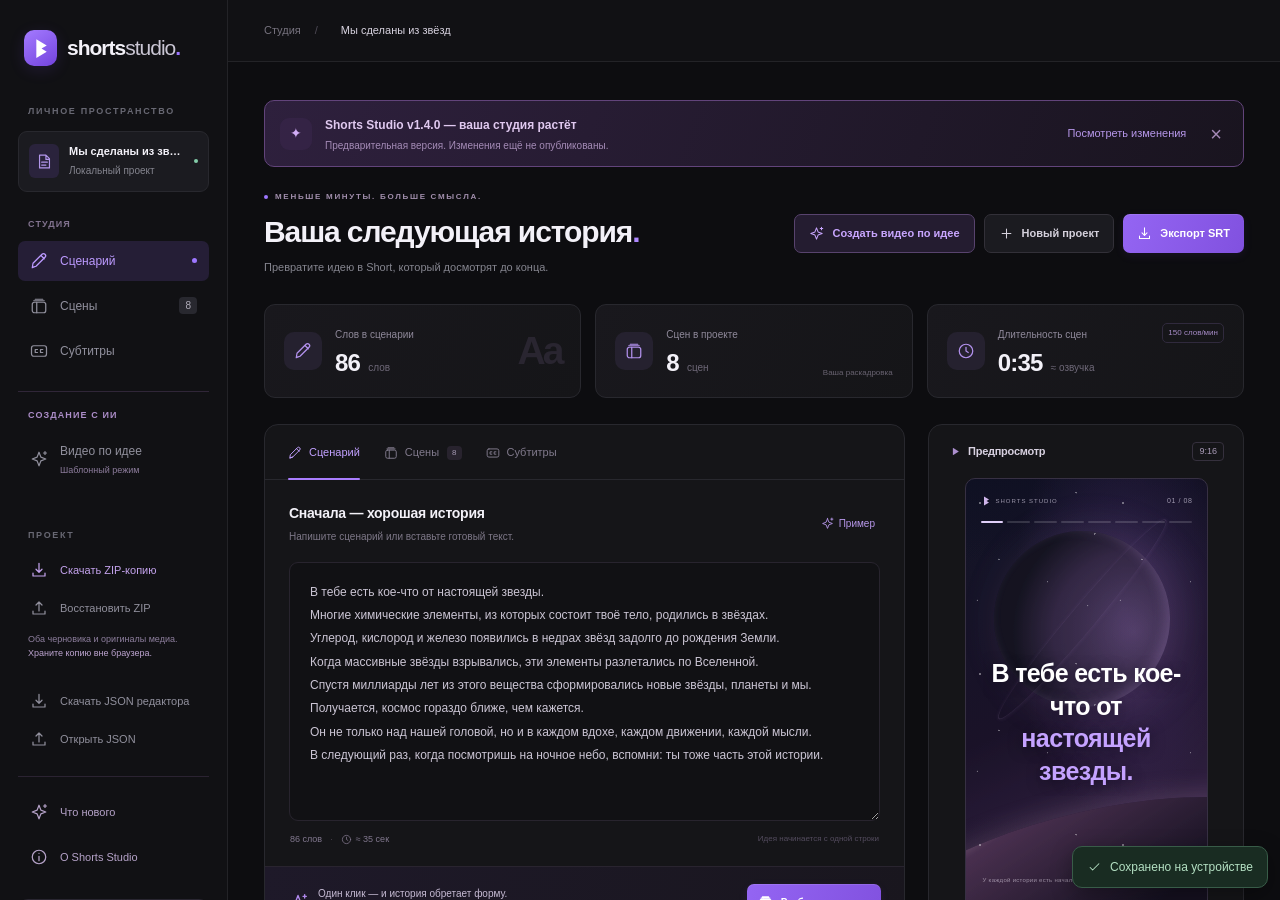
==== commit 2c00eb3d: "feat: add canonical Editor Canvas profile with strict visual checks" ====
--- a/index.html
+++ b/index.html
@@ -14,6 +14,7 @@
   <link rel="stylesheet" href="backup.css">
   <script src="js/core.js" defer></script>
   <script src="js/product.js" defer></script>
+  <script src="js/editor-profile.js" defer></script>
   <script src="js/render-plan.js" defer></script>
   <script src="js/render-adapters.js" defer></script>
   <script src="js/video-core.js" defer></script>
@@ -23,6 +24,7 @@
   <script src="js/backup-format.js" defer></script>
   <script src="js/integrations.js" defer></script>
   <script src="js/app.js" defer></script>
+  <script src="js/editor-canvas.js" defer></script>
   <script src="js/video-renderer.js" defer></script>
   <script src="js/video-audio.js" defer></script>
   <script src="js/video-recorder.js" defer></script>
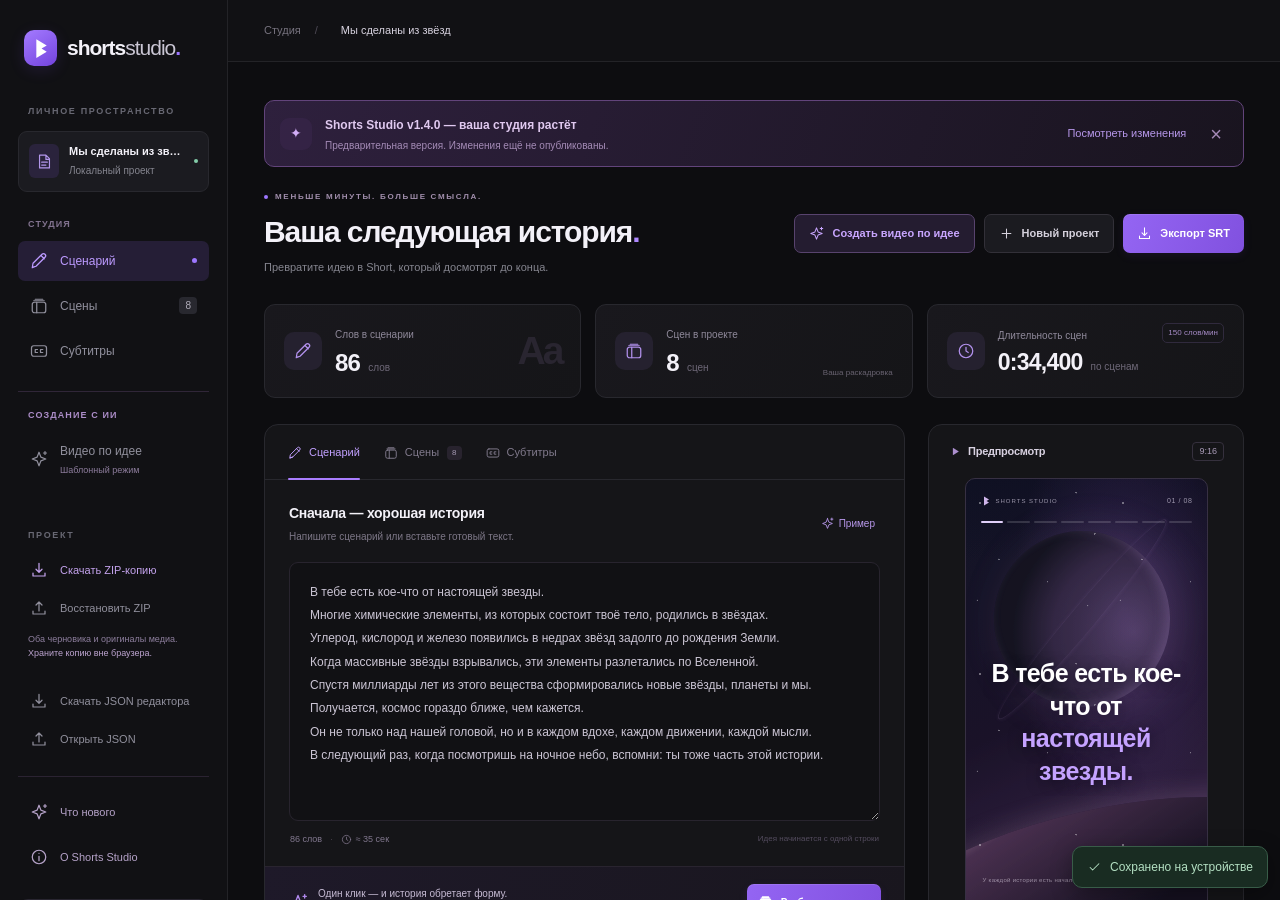
==== commit 808b7520: "Use canonical Editor RenderPlan timings throughout Studio UI and SRT" ====
--- a/index.html
+++ b/index.html
@@ -12,6 +12,7 @@
   <link rel="stylesheet" href="product.css">
   <link rel="stylesheet" href="ux.css">
   <link rel="stylesheet" href="backup.css">
+  <link rel="stylesheet" href="editor-timing.css">
   <script src="js/core.js" defer></script>
   <script src="js/product.js" defer></script>
   <script src="js/editor-profile.js" defer></script>
@@ -23,6 +24,7 @@
   <script src="js/zip-store.js" defer></script>
   <script src="js/backup-format.js" defer></script>
   <script src="js/integrations.js" defer></script>
+  <script src="js/editor-timing.js" defer></script>
   <script src="js/app.js" defer></script>
   <script src="js/editor-canvas.js" defer></script>
   <script src="js/video-renderer.js" defer></script>
@@ -95,7 +97,7 @@
       <section class="stats" aria-label="Статистика проекта">
         <div class="stat"><span class="stat-icon"><svg><use href="#i-pen"/></svg></span><div><span class="stat-label">Слов в сценарии</span><div class="stat-value"><strong id="wordCount">0</strong><span>слов</span></div></div><span class="stat-decoration">Aa</span></div>
         <div class="stat"><span class="stat-icon"><svg><use href="#i-scenes"/></svg></span><div><span class="stat-label">Сцен в проекте</span><div class="stat-value"><strong id="sceneCount">0</strong><span>сцен</span></div></div><span class="stat-note">Ваша раскадровка</span></div>
-        <div class="stat"><span class="stat-icon"><svg><use href="#i-clock"/></svg></span><div><span class="stat-label">Длительность сцен</span><div class="stat-value"><strong id="totalDuration">0:00</strong><span>≈ озвучка</span></div></div><span class="speed-badge">150 слов/мин</span></div>
+        <div class="stat"><span class="stat-icon"><svg><use href="#i-clock"/></svg></span><div><span class="stat-label">Длительность сцен</span><div class="stat-value"><strong id="totalDuration">0:00</strong><span>по сценам</span></div></div><span class="speed-badge" id="editorTimingBadge">150 слов/мин</span></div>
       </section>
 
       <div id="storageWarning" class="notice warning" role="alert" hidden>Браузер не позволяет сохранить проект на устройстве. Скачайте файл проекта, чтобы не потерять работу.</div>
@@ -119,16 +121,17 @@
         <div class="editor-column">
           <div class="editor-panel panel">
             <div class="editor-tabs" role="tablist" aria-label="Редактор"><button id="tab-script" class="editor-tab active" data-view="script" role="tab" aria-controls="pane-script" aria-selected="true"><svg><use href="#i-pen"/></svg>Сценарий</button><button id="tab-scenes" class="editor-tab" data-view="scenes" role="tab" aria-controls="scenesSection" aria-selected="false" tabindex="-1"><svg><use href="#i-scenes"/></svg>Сцены<span class="tab-count" id="tabSceneCount">0</span></button><button id="tab-subtitles" class="editor-tab" data-view="subtitles" role="tab" aria-controls="pane-subtitles" aria-selected="false" tabindex="-1"><svg><use href="#i-captions"/></svg>Субтитры</button></div>
+            <div id="editorTimingError" class="studio-timing-error" role="alert" hidden><p id="editorTimingErrorText"></p><button id="editorResetTiming" type="button">Отменить несохранённую правку</button></div>
             <section id="pane-script" role="tabpanel" aria-labelledby="tab-script">
               <div class="script-heading"><div><h2>Сначала — хорошая история</h2><p>Напишите сценарий или вставьте готовый текст.</p></div><button class="text-button" id="loadDemo"><svg><use href="#i-sparkles"/></svg>Пример</button></div>
               <label for="scriptText" class="sr-only">Текст сценария</label><textarea id="scriptText" class="script-textarea" placeholder="О чём будет ваш следующий Short?\n\nНачните с цепляющей фразы, расскажите самое интересное и оставьте зрителю мысль, которой захочется поделиться." spellcheck="true"></textarea>
-              <div class="script-footer"><div class="script-meta"><span id="scriptWordCount">0 слов</span><span class="meta-dot">·</span><span><svg><use href="#i-clock"/></svg><span id="scriptDuration">≈ 0 сек</span></span></div><span class="keyboard-hint">Идея начинается с одной строки</span></div>
+              <div class="script-footer"><div class="script-meta"><span id="scriptWordCount">0 слов</span><span class="meta-dot">·</span><span><svg><use href="#i-clock"/></svg><span id="scriptDuration" title="Оценка исходного сценария по 150 слов/мин; длительности отредактированных сцен рассчитаны отдельно">≈ 0 сек</span></span></div><span class="keyboard-hint">Идея начинается с одной строки</span></div>
               <div class="split-bar"><div><span class="split-icon"><svg><use href="#i-sparkles"/></svg></span><p>Один клик — и история обретает форму.<small>Каждое предложение станет отдельной сценой.</small></p></div><button id="splitScenes" class="button button-primary"><svg><use href="#i-scenes"/></svg>Разбить на сцены</button></div>
             </section>
-            <section id="pane-subtitles" role="tabpanel" aria-labelledby="tab-subtitles" hidden><div class="script-heading"><div><h2>Слова в нужный момент</h2><p>Субтитры обновляются вместе со сценами.</p></div><span class="format-badge">.SRT</span></div><div id="subtitleList" class="subtitle-list"></div><div class="subtitles-footer"><p>Таймкоды рассчитаны при темпе 150 слов в минуту.</p><button class="button button-primary" id="exportSrtPanel"><svg><use href="#i-download"/></svg>Скачать .srt</button></div></section>
+            <section id="pane-subtitles" role="tabpanel" aria-labelledby="tab-subtitles" hidden><div class="script-heading"><div><h2>Слова в нужный момент</h2><p>Субтитры обновляются вместе со сценами.</p></div><span class="format-badge">.SRT</span></div><div class="studio-subtitle-controls"><label><input id="editorSubtitlesEnabled" type="checkbox" checked> Субтитры включены</label><label for="editorSubtitleMode">Реплики<select id="editorSubtitleMode" aria-describedby="editorSubtitleHint"><option value="scene">По сценам</option><option value="chunks">Группы по 6 слов</option></select></label></div><div id="subtitleList" class="subtitle-list"></div><div class="subtitles-footer"><p id="editorSubtitleHint">Таймкоды берутся из общего RenderPlan.</p><button class="button button-primary" id="exportSrtPanel"><svg><use href="#i-download"/></svg>Скачать .srt</button></div></section>
           </div>
 
-          <section id="scenesSection" class="scenes-section" aria-labelledby="scenesTitle"><div class="section-heading"><div><h2 id="scenesTitle">Сцены проекта <span id="sceneHeadingCount">0</span></h2><p>Маленькие фрагменты большой истории.</p></div><button class="text-button" id="addScene"><svg><use href="#i-plus"/></svg>Добавить сцену</button></div><div id="scriptChanged" class="notice" hidden><svg><use href="#i-info"/></svg><span>Сценарий изменён. Нажмите «Разбить на сцены», чтобы заменить текущие сцены новым текстом.</span></div><div id="sceneList" class="scene-list"></div><p class="scene-footnote" id="sceneFootnote">Предпросмотр и SRT используют текст сцен. Правки сцен не меняют исходный сценарий.</p></section>
+          <section id="scenesSection" class="scenes-section" aria-labelledby="scenesTitle"><div class="section-heading"><div><h2 id="scenesTitle">Сцены проекта <span id="sceneHeadingCount">0</span></h2><p>Маленькие фрагменты большой истории.</p></div><button class="text-button" id="addScene"><svg><use href="#i-plus"/></svg>Добавить сцену</button></div><div class="studio-timing-controls"><label for="editorTimingMode">Длительности<select id="editorTimingMode" aria-describedby="editorTimingHelp"><option value="reading">Авто · 150 слов/мин</option><option value="manual">Вручную</option></select></label><output id="editorTimingSummary" aria-live="polite">Итого: 0:00</output><p id="editorTimingHelp">Авто — по тексту сцен. Вручную: секунды с точностью до 0,001; пусто — авто. Ручные значения сохраняются при переключении режимов.</p></div><div id="scriptChanged" class="notice" hidden><svg><use href="#i-info"/></svg><span>Сценарий изменён. Нажмите «Разбить на сцены», чтобы заменить текущие сцены новым текстом.</span></div><div id="sceneList" class="scene-list"></div><p class="scene-footnote" id="sceneFootnote">Предпросмотр и SRT используют текст сцен. Правки сцен не меняют исходный сценарий.</p></section>
           <footer class="editor-bottom"><span class="tiny-dot"></span>Всё для первого шага. Ничего лишнего.<span class="bottom-format">СОЗДАНО ДЛЯ 9:16</span></footer>
         </div>
 
--- a/editor-timing.css
+++ b/editor-timing.css
@@ -0,0 +1,17 @@
+/* Studio-only additions; the frozen Video/CSS rendering path is untouched. */
+.studio-timing-controls,.studio-subtitle-controls{display:flex;align-items:center;flex-wrap:wrap;gap:12px;padding:14px 0;color:#bcb1cc;font-size:12px;min-width:0}
+.studio-timing-controls label,.studio-subtitle-controls label{display:flex;align-items:center;gap:9px;flex-wrap:wrap;min-width:0}
+.studio-timing-controls select,.studio-subtitle-controls select,.studio-scene-duration{background:#141018;color:#e5dcf0;border:1px solid #40334f;border-radius:6px;padding:7px 9px;min-height:36px;max-width:100%}
+.studio-timing-controls output{margin-left:auto;color:#d0b3f5;font-variant-numeric:tabular-nums;overflow-wrap:anywhere;min-width:0}
+.studio-timing-controls p{width:100%;font-size:10px;line-height:1.7;color:#93849f}
+.studio-subtitle-controls{padding-inline:21px;border-block:1px solid #28232e}.studio-subtitle-controls input{accent-color:#ab7fea}
+.studio-scene-controls{display:flex;flex-wrap:wrap;align-items:end;gap:8px;margin-top:10px;min-width:0}
+.studio-scene-controls label{display:grid;gap:4px;font-size:10px;color:#a99bb6;margin-right:auto;min-width:0}
+.studio-scene-duration{width:130px;font-size:12px;font-variant-numeric:tabular-nums}.studio-scene-duration:disabled{opacity:.5}.studio-scene-duration[aria-invalid=true]{border-color:#df9b76;box-shadow:0 0 0 1px #df9b7640}
+.studio-move,.studio-timing-error button{border:1px solid #443450;color:#ceb1ed;background:#241b2c;border-radius:6px;padding:7px 10px;min-height:36px;font-size:11px}
+.studio-move:hover:not(:disabled),.studio-timing-error button:hover:not(:disabled){background:#342342}.studio-move:disabled{opacity:.35}
+.studio-timing-error{padding:14px 20px;margin:12px 16px;border:1px solid #755143;border-radius:8px;background:#2b201c;color:#efc3ab;font-size:12px;line-height:1.7}.studio-timing-error button{margin-top:8px}
+#scenesSection .scene-card-top{flex-wrap:wrap;gap:5px}#scenesSection .scene-meta-row{min-width:0;max-width:100%}#scenesSection .scene-timing{white-space:normal;font-variant-numeric:tabular-nums;overflow-wrap:anywhere;font-size:9px}
+#scriptStudio #totalDuration{font-size:clamp(17px,1.8vw,25px);overflow-wrap:anywhere}#scriptStudio .playback-time{flex-wrap:wrap;overflow-wrap:anywhere;font-variant-numeric:tabular-nums}
+.stat-value:has(#totalDuration){min-width:0}#totalDuration{overflow-wrap:anywhere;font-size:clamp(17px,1.8vw,25px)}
+@media(max-width:620px){.studio-scene-controls label{width:100%;margin-right:0}.studio-scene-duration{width:100%}.studio-move{flex:1;min-height:44px}.studio-timing-controls label{width:100%}.studio-timing-controls select{flex:1;min-width:0}.studio-timing-controls output{margin-left:0}.studio-subtitle-controls{padding-inline:14px}.studio-subtitle-controls label{width:100%}.studio-subtitle-controls select{flex:1}.studio-timing-error{margin-inline:10px;padding:12px}.studio-timing-error button{min-height:44px}}
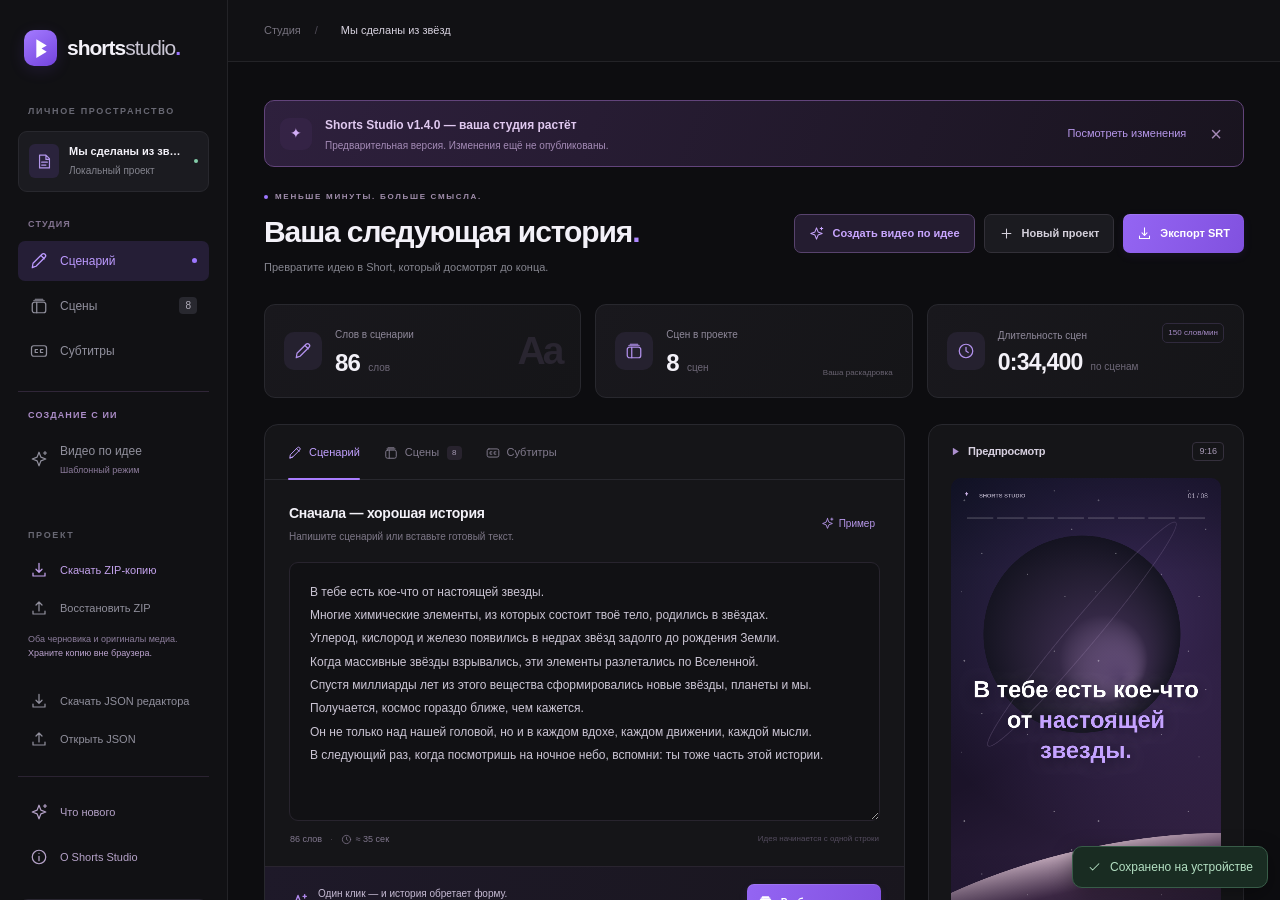
==== commit ce137c82: "Add canonical Editor Canvas preview with bounded media windows and scene images" ====
--- a/index.html
+++ b/index.html
@@ -25,7 +25,6 @@
   <script src="js/backup-format.js" defer></script>
   <script src="js/integrations.js" defer></script>
   <script src="js/editor-timing.js" defer></script>
-  <script src="js/app.js" defer></script>
   <script src="js/editor-canvas.js" defer></script>
   <script src="js/video-renderer.js" defer></script>
   <script src="js/video-audio.js" defer></script>
@@ -33,6 +32,9 @@
   <script src="js/video-media.js" defer></script>
   <script src="js/media-session.js" defer></script>
   <script src="js/render-session.js" defer></script>
+  <script src="js/editor-preview.js" defer></script>
+  <script src="js/editor-images.js" defer></script>
+  <script src="js/app.js" defer></script>
   <script src="js/video-ui.js" defer></script>
   <script src="js/product-ui.js" defer></script>
   <script src="js/ux.js" defer></script>
@@ -137,8 +139,8 @@
 
         <aside class="preview-column" aria-label="Предпросмотр видео">
           <section class="preview-panel panel"><div class="preview-heading"><h2><svg><use href="#i-play"/></svg>Предпросмотр</h2><span class="format-badge">9:16</span></div>
-            <div class="portrait-wrap"><div class="portrait theme-cosmos caption-accent size-medium" id="portrait"><div class="cosmic-orb" aria-hidden="true"></div><div class="cosmic-horizon" aria-hidden="true"></div><div class="portrait-grain" aria-hidden="true"></div><div class="portrait-top"><span class="portrait-brand"><svg><use href="#i-logo"/></svg>SHORTS STUDIO</span><span id="portraitScene">01 / 08</span></div><div id="portraitSegments" class="portrait-segments" aria-hidden="true"></div><div class="portrait-caption" id="previewText"></div><div class="portrait-bottom"><span>У каждой истории есть начало</span><span>✦</span></div></div></div>
-            <div class="playback"><button class="icon-button" id="prevScene" aria-label="Предыдущая сцена"><svg><use href="#i-prev"/></svg></button><button class="play-button" id="playPreview" aria-label="Воспроизвести предпросмотр"><svg><use href="#i-play"/></svg></button><button class="icon-button" id="nextScene" aria-label="Следующая сцена"><svg><use href="#i-next"/></svg></button><span class="playback-time"><span id="currentTime">0:00</span><span>/</span><span id="previewDuration">0:00</span></span></div><div class="timeline"><div id="timelineProgress"></div></div><div class="preview-note"><span class="tiny-dot"></span>Текстовый предпросмотр · без звука</div>
+            <div class="portrait-wrap"><div class="editor-canvas-frame" id="portrait"><canvas id="editorCanvas" width="720" height="1280" aria-label="Canvas-предпросмотр Студии 720 на 1280" aria-describedby="previewText editorPreviewMessage" hidden></canvas><div id="editorPreviewMessage" class="editor-preview-message" role="status" aria-live="polite">Подготавливаем предпросмотр…</div></div></div><span id="portraitScene" class="sr-only"></span><p id="previewText" class="sr-only"></p>
+            <div class="playback"><button class="icon-button" id="prevScene" aria-label="Предыдущая сцена"><svg><use href="#i-prev"/></svg></button><button class="play-button" id="playPreview" aria-label="Воспроизвести предпросмотр"><svg><use href="#i-play"/></svg></button><button class="icon-button" id="nextScene" aria-label="Следующая сцена"><svg><use href="#i-next"/></svg></button><span class="playback-time"><span id="currentTime">0:00</span><span>/</span><span id="previewDuration">0:00</span></span></div><div class="timeline"><div id="timelineProgress"></div></div><label class="sr-only" for="editorSeek">Позиция предпросмотра Студии</label><input id="editorSeek" class="editor-seek" type="range" min="0" max="0" step="1" value="0"><div class="preview-note"><span class="tiny-dot"></span>Canvas · 720 × 1280 · без звука</div>
           </section>
           <section class="appearance-panel panel"><h2><svg><use href="#i-captions"/></svg>Стиль субтитров</h2><div class="caption-styles" role="group" aria-label="Стиль субтитров"><button data-caption="accent" class="caption-style active" aria-pressed="true"><span>Аа<span>Бб</span></span>Акцент</button><button data-caption="classic" class="caption-style" aria-pressed="false"><span>Аа Бб</span>Классика</button><button data-caption="outline" class="caption-style" aria-pressed="false"><span>Аа Бб</span>Контур</button></div><div class="appearance-row"><label for="captionSize">Размер текста</label><select id="captionSize"><option value="small">Маленький</option><option value="medium" selected>Средний</option><option value="large">Крупный</option></select></div><div class="appearance-row"><span id="backgroundLabel">Настроение</span><div class="theme-options" role="group" aria-labelledby="backgroundLabel"><button class="theme-swatch cosmos active" data-theme="cosmos" aria-label="Космос" title="Космос" aria-pressed="true"></button><button class="theme-swatch dusk" data-theme="dusk" aria-label="Сумерки" title="Сумерки" aria-pressed="false"></button><button class="theme-swatch minimal" data-theme="minimal" aria-label="Минимализм" title="Минимализм" aria-pressed="false"></button></div></div><p class="appearance-note">Оформление применяется к предпросмотру. SRT содержит только текст и таймкоды.</p></section>
         </aside>
--- a/editor-timing.css
+++ b/editor-timing.css
@@ -15,3 +15,12 @@
 #scriptStudio #totalDuration{font-size:clamp(17px,1.8vw,25px);overflow-wrap:anywhere}#scriptStudio .playback-time{flex-wrap:wrap;overflow-wrap:anywhere;font-variant-numeric:tabular-nums}
 .stat-value:has(#totalDuration){min-width:0}#totalDuration{overflow-wrap:anywhere;font-size:clamp(17px,1.8vw,25px)}
 @media(max-width:620px){.studio-scene-controls label{width:100%;margin-right:0}.studio-scene-duration{width:100%}.studio-move{flex:1;min-height:44px}.studio-timing-controls label{width:100%}.studio-timing-controls select{flex:1;min-width:0}.studio-timing-controls output{margin-left:0}.studio-subtitle-controls{padding-inline:14px}.studio-subtitle-controls label{width:100%}.studio-subtitle-controls select{flex:1}.studio-timing-error{margin-inline:10px;padding:12px}.studio-timing-error button{min-height:44px}}
+
+/* A single canonical Canvas; no CSS illustration or per-card image decoders. */
+.editor-canvas-frame{aspect-ratio:9/16;position:relative;width:100%;overflow:hidden;border-radius:10px;background:#16121c}
+#editorCanvas{width:100%;height:100%;display:block;font-synthesis:initial}#editorCanvas[hidden]{display:none}
+.editor-preview-message{position:absolute;inset:0;display:flex;align-items:center;justify-content:center;flex-direction:column;padding:20px;color:#c9b5da;font-size:12px;line-height:1.7;text-align:center;overflow:auto;background:#191320}.editor-preview-message[hidden]{display:none}
+.editor-preview-message[data-state=error]{color:#f1c5af}.editor-seek{display:block;width:calc(100% - 40px);margin:12px 20px;accent-color:#a67beb}
+.studio-visual-controls{display:flex;flex-wrap:wrap;gap:8px;margin-top:12px}.studio-visual-controls label{display:grid;gap:5px;color:#ab9cb9;font-size:10px;flex:1;min-width:120px}.studio-visual-controls select{width:100%;min-height:36px;background:#19131f;border:1px solid #40334f;border-radius:6px;padding:7px;color:#e5dcf0;font-size:11px}
+.studio-image-controls{display:flex;flex-wrap:wrap;gap:8px;align-items:center;margin-top:10px}.studio-image-controls button{font-size:10px;min-height:36px;padding:7px 9px}.studio-image-name,.studio-image-state{font-size:10px;line-height:1.6;color:#ac9ab9;overflow-wrap:anywhere;max-width:100%}.studio-image-state{width:100%}.studio-image-state[data-state=error]{color:#e9b399}
+@media(max-width:620px){.studio-visual-controls label{min-width:100%;}.studio-image-controls button{min-height:44px}}
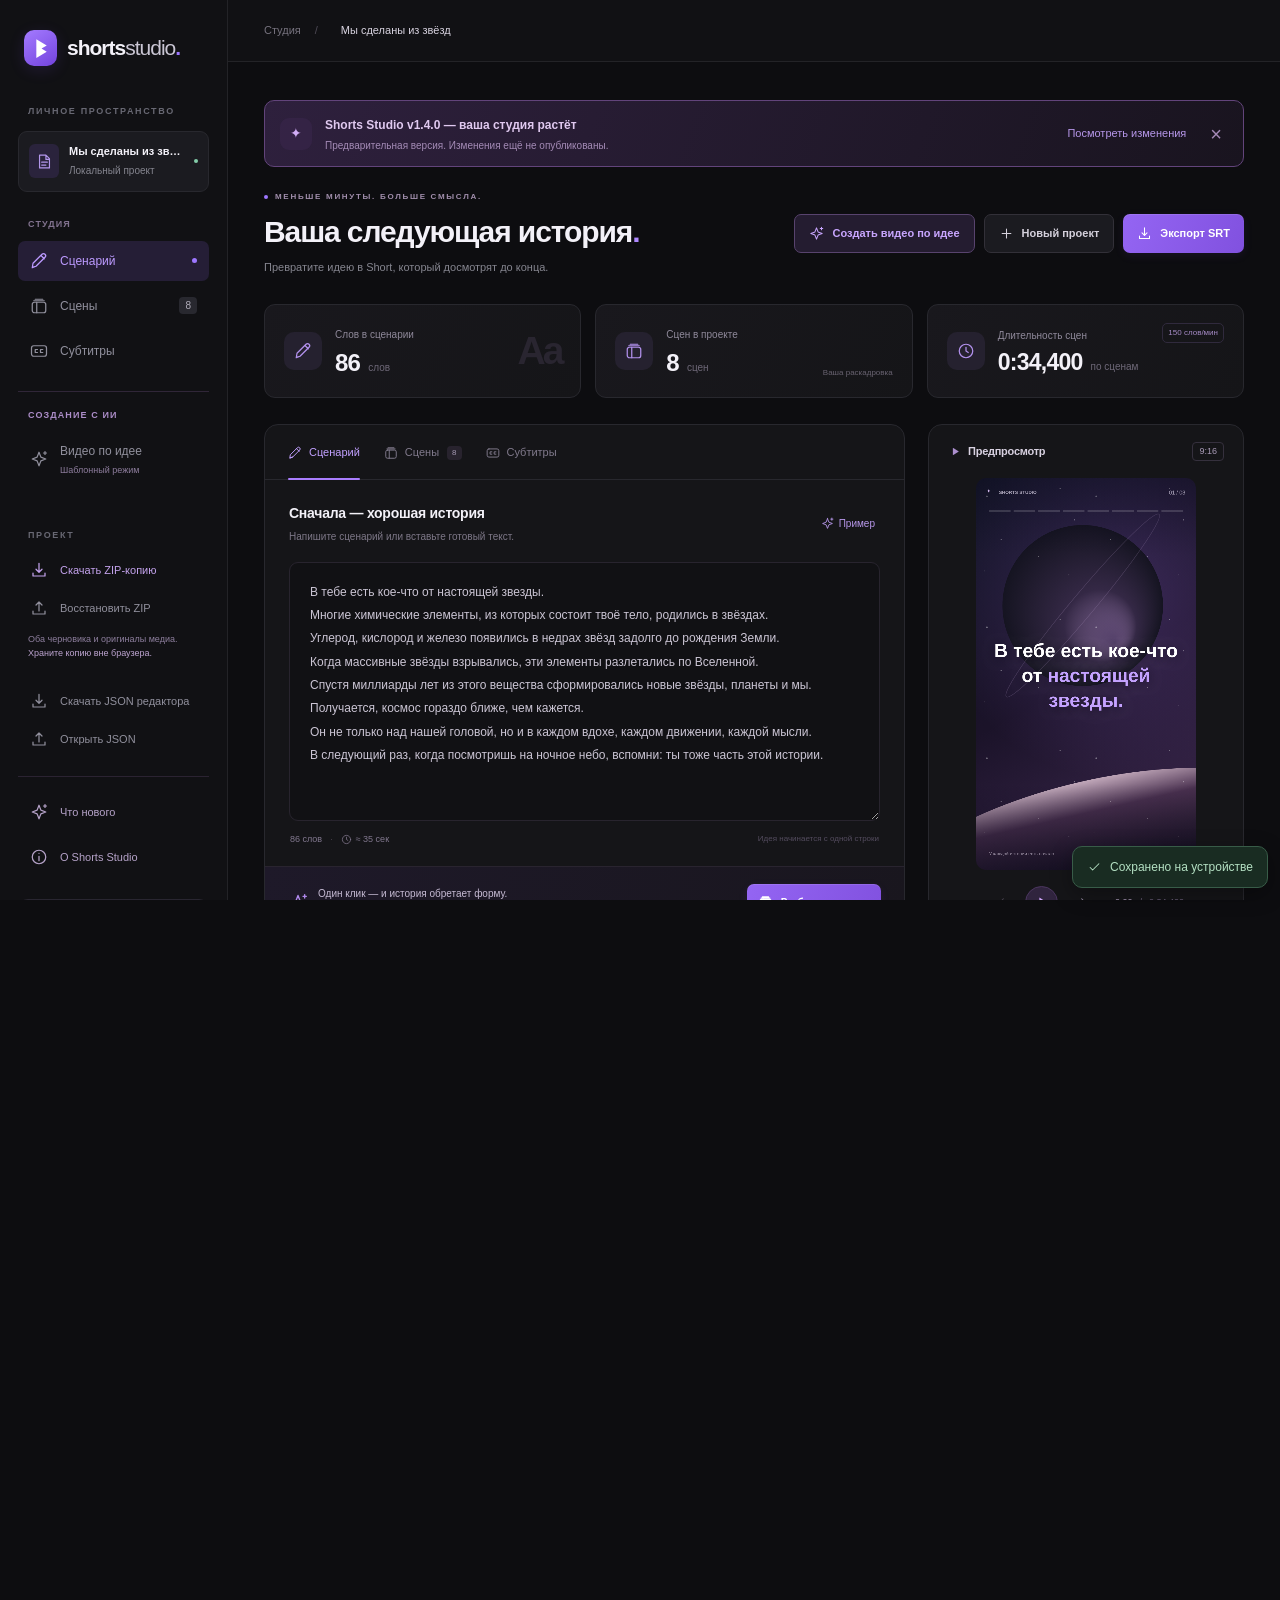
==== commit 7a050b3b: "Add Studio audio controls with shared runtime media clock and mixer" ====
--- a/index.html
+++ b/index.html
@@ -34,6 +34,7 @@
   <script src="js/render-session.js" defer></script>
   <script src="js/editor-preview.js" defer></script>
   <script src="js/editor-images.js" defer></script>
+  <script src="js/editor-audio.js" defer></script>
   <script src="js/app.js" defer></script>
   <script src="js/video-ui.js" defer></script>
   <script src="js/product-ui.js" defer></script>
@@ -134,13 +135,14 @@
           </div>
 
           <section id="scenesSection" class="scenes-section" aria-labelledby="scenesTitle"><div class="section-heading"><div><h2 id="scenesTitle">Сцены проекта <span id="sceneHeadingCount">0</span></h2><p>Маленькие фрагменты большой истории.</p></div><button class="text-button" id="addScene"><svg><use href="#i-plus"/></svg>Добавить сцену</button></div><div class="studio-timing-controls"><label for="editorTimingMode">Длительности<select id="editorTimingMode" aria-describedby="editorTimingHelp"><option value="reading">Авто · 150 слов/мин</option><option value="manual">Вручную</option></select></label><output id="editorTimingSummary" aria-live="polite">Итого: 0:00</output><p id="editorTimingHelp">Авто — по тексту сцен. Вручную: секунды с точностью до 0,001; пусто — авто. Ручные значения сохраняются при переключении режимов.</p></div><div id="scriptChanged" class="notice" hidden><svg><use href="#i-info"/></svg><span>Сценарий изменён. Нажмите «Разбить на сцены», чтобы заменить текущие сцены новым текстом.</span></div><div id="sceneList" class="scene-list"></div><p class="scene-footnote" id="sceneFootnote">Предпросмотр и SRT используют текст сцен. Правки сцен не меняют исходный сценарий.</p></section>
+          <div class="editor-audio-panels" aria-label="Звук проекта"><section class="panel editor-audio-panel" aria-labelledby="editorVoiceHeading"><h2 id="editorVoiceHeading">Озвучка</h2><div class="editor-audio-files"><button type="button" class="button button-secondary" id="editorVoiceUpload">Добавить озвучку</button><input type="file" id="editorVoiceFile" class="sr-only" tabindex="-1" accept="audio/*,.mp3,.wav,.ogg,.m4a,.aac,.flac,.webm" aria-label="Файл: озвучка"><button type="button" class="text-button" id="editorVoiceRemove" hidden>Удалить озвучку</button><span id="editorVoiceName">Файл не выбран</span></div><p id="editorVoiceStatus" class="video-hint" role="status" aria-live="polite"></p><div class="video-volume"><label for="editorVoiceVolume">Громкость: озвучка</label><input id="editorVoiceVolume" type="range" min="0" max="100" step="1" value="70"><output id="editorVoiceVolumeValue" for="editorVoiceVolume">70%</output></div></section><section class="panel editor-audio-panel" aria-labelledby="editorMusicHeading"><h2 id="editorMusicHeading">Музыка</h2><div class="editor-audio-files"><button type="button" class="button button-secondary" id="editorMusicUpload">Добавить музыку</button><input type="file" id="editorMusicFile" class="sr-only" tabindex="-1" accept="audio/*,.mp3,.wav,.ogg,.m4a,.aac,.flac,.webm" aria-label="Файл: музыка"><button type="button" class="text-button" id="editorMusicRemove" hidden>Удалить музыку</button><span id="editorMusicName">Файл не выбран</span></div><p id="editorMusicStatus" class="video-hint" role="status" aria-live="polite"></p><div class="video-volume"><label for="editorMusicVolume">Громкость: музыка</label><input id="editorMusicVolume" type="range" min="0" max="100" step="1" value="25"><output id="editorMusicVolumeValue" for="editorMusicVolume">25%</output></div><div class="music-fades"><label for="editorMusicFadeIn">Плавное появление, сек<input id="editorMusicFadeIn" type="text" inputmode="decimal" value="1" aria-describedby="editorMusicFadeHint"></label><label for="editorMusicFadeOut">Плавное затухание, сек<input id="editorMusicFadeOut" type="text" inputmode="decimal" value="1" aria-describedby="editorMusicFadeHint"></label></div><p id="editorMusicFadeHint" class="video-hint">От 0 секунд, до трёх знаков после запятой. Затухание — перед концом музыки или ролика, смотря что наступит раньше. Повтора музыки нет.</p></section><p id="editorAudioState" class="video-hint" role="status" aria-live="polite">Звук запускается кнопкой Play. Поддержка форматов зависит от браузера. Оригиналы сохраняются на устройстве и в ZIP-копии; JSON не содержит медиа.</p></div>
           <footer class="editor-bottom"><span class="tiny-dot"></span>Всё для первого шага. Ничего лишнего.<span class="bottom-format">СОЗДАНО ДЛЯ 9:16</span></footer>
         </div>
 
         <aside class="preview-column" aria-label="Предпросмотр видео">
           <section class="preview-panel panel"><div class="preview-heading"><h2><svg><use href="#i-play"/></svg>Предпросмотр</h2><span class="format-badge">9:16</span></div>
             <div class="portrait-wrap"><div class="editor-canvas-frame" id="portrait"><canvas id="editorCanvas" width="720" height="1280" aria-label="Canvas-предпросмотр Студии 720 на 1280" aria-describedby="previewText editorPreviewMessage" hidden></canvas><div id="editorPreviewMessage" class="editor-preview-message" role="status" aria-live="polite">Подготавливаем предпросмотр…</div></div></div><span id="portraitScene" class="sr-only"></span><p id="previewText" class="sr-only"></p>
-            <div class="playback"><button class="icon-button" id="prevScene" aria-label="Предыдущая сцена"><svg><use href="#i-prev"/></svg></button><button class="play-button" id="playPreview" aria-label="Воспроизвести предпросмотр"><svg><use href="#i-play"/></svg></button><button class="icon-button" id="nextScene" aria-label="Следующая сцена"><svg><use href="#i-next"/></svg></button><span class="playback-time"><span id="currentTime">0:00</span><span>/</span><span id="previewDuration">0:00</span></span></div><div class="timeline"><div id="timelineProgress"></div></div><label class="sr-only" for="editorSeek">Позиция предпросмотра Студии</label><input id="editorSeek" class="editor-seek" type="range" min="0" max="0" step="1" value="0"><div class="preview-note"><span class="tiny-dot"></span>Canvas · 720 × 1280 · без звука</div>
+            <div class="playback"><button class="icon-button" id="prevScene" aria-label="Предыдущая сцена"><svg><use href="#i-prev"/></svg></button><button class="play-button" id="playPreview" aria-label="Воспроизвести предпросмотр"><svg><use href="#i-play"/></svg></button><button class="icon-button" id="nextScene" aria-label="Следующая сцена"><svg><use href="#i-next"/></svg></button><span class="playback-time"><span id="currentTime">0:00</span><span>/</span><span id="previewDuration">0:00</span></span></div><div class="timeline"><div id="timelineProgress"></div></div><label class="sr-only" for="editorSeek">Позиция предпросмотра Студии</label><input id="editorSeek" class="editor-seek" type="range" min="0" max="0" step="1" value="0"><div class="preview-note"><span class="tiny-dot"></span>Canvas · 720 × 1280 · звук по кнопке Play</div>
           </section>
           <section class="appearance-panel panel"><h2><svg><use href="#i-captions"/></svg>Стиль субтитров</h2><div class="caption-styles" role="group" aria-label="Стиль субтитров"><button data-caption="accent" class="caption-style active" aria-pressed="true"><span>Аа<span>Бб</span></span>Акцент</button><button data-caption="classic" class="caption-style" aria-pressed="false"><span>Аа Бб</span>Классика</button><button data-caption="outline" class="caption-style" aria-pressed="false"><span>Аа Бб</span>Контур</button></div><div class="appearance-row"><label for="captionSize">Размер текста</label><select id="captionSize"><option value="small">Маленький</option><option value="medium" selected>Средний</option><option value="large">Крупный</option></select></div><div class="appearance-row"><span id="backgroundLabel">Настроение</span><div class="theme-options" role="group" aria-labelledby="backgroundLabel"><button class="theme-swatch cosmos active" data-theme="cosmos" aria-label="Космос" title="Космос" aria-pressed="true"></button><button class="theme-swatch dusk" data-theme="dusk" aria-label="Сумерки" title="Сумерки" aria-pressed="false"></button><button class="theme-swatch minimal" data-theme="minimal" aria-label="Минимализм" title="Минимализм" aria-pressed="false"></button></div></div><p class="appearance-note">Оформление применяется к предпросмотру. SRT содержит только текст и таймкоды.</p></section>
         </aside>
--- a/editor-timing.css
+++ b/editor-timing.css
@@ -18,9 +18,30 @@
 
 /* A single canonical Canvas; no CSS illustration or per-card image decoders. */
 .editor-canvas-frame{aspect-ratio:9/16;position:relative;width:100%;overflow:hidden;border-radius:10px;background:#16121c}
-#editorCanvas{width:100%;height:100%;display:block;font-synthesis:initial}#editorCanvas[hidden]{display:none}
+/* Canvas fills the canonical ratio box without contributing intrinsic size. */
+#editorCanvas{position:absolute;inset:0;width:100%;height:100%;display:block;font-synthesis:initial}#editorCanvas[hidden]{display:none}
 .editor-preview-message{position:absolute;inset:0;display:flex;align-items:center;justify-content:center;flex-direction:column;padding:20px;color:#c9b5da;font-size:12px;line-height:1.7;text-align:center;overflow:auto;background:#191320}.editor-preview-message[hidden]{display:none}
 .editor-preview-message[data-state=error]{color:#f1c5af}.editor-seek{display:block;width:calc(100% - 40px);margin:12px 20px;accent-color:#a67beb}
 .studio-visual-controls{display:flex;flex-wrap:wrap;gap:8px;margin-top:12px}.studio-visual-controls label{display:grid;gap:5px;color:#ab9cb9;font-size:10px;flex:1;min-width:120px}.studio-visual-controls select{width:100%;min-height:36px;background:#19131f;border:1px solid #40334f;border-radius:6px;padding:7px;color:#e5dcf0;font-size:11px}
 .studio-image-controls{display:flex;flex-wrap:wrap;gap:8px;align-items:center;margin-top:10px}.studio-image-controls button{font-size:10px;min-height:36px;padding:7px 9px}.studio-image-name,.studio-image-state{font-size:10px;line-height:1.6;color:#ac9ab9;overflow-wrap:anywhere;max-width:100%}.studio-image-state{width:100%}.studio-image-state[data-state=error]{color:#e9b399}
 @media(max-width:620px){.studio-visual-controls label{min-width:100%;}.studio-image-controls button{min-height:44px}}
+
+@media(min-width:761px){.editor-canvas-frame{width:min(100%,calc(var(--preview-media-height,600px)*9/16));flex-shrink:0}}
+
+/* Safari flex cross-size/stretch can retain 480px after the width budget has
+   shrunk to 252px (448px at 9:16). A normal block resolves both dimensions
+   from the same used width. Scope this to Editor; Video flex stays frozen. */
+.preview-column .portrait-wrap{display:block}
+.editor-canvas-frame{margin-inline:auto}
+
+/* Independent project audio, in the scrollable editing column. */
+.editor-audio-panels{display:grid;gap:16px;margin-top:22px;min-width:0}
+.editor-audio-panel{padding:22px;min-width:0}
+.editor-audio-panel h2{margin:0 0 15px;font-size:17px}
+.editor-audio-files{display:flex;align-items:center;gap:12px;flex-wrap:wrap;min-width:0}
+.editor-audio-files>span{font-size:13px;color:var(--muted);overflow-wrap:anywhere;min-width:0}
+.editor-audio-panel [data-state="error"],.editor-audio-panel [aria-invalid="true"]{color:#ffadba}
+.editor-audio-panel input[aria-invalid="true"]{border-color:#ffadba}
+.editor-audio-panel .music-fades{margin-top:16px}
+@media(max-width:600px){.editor-audio-panel{padding:16px}.editor-audio-files .button{white-space:normal}}
+@media(max-width:600px){.editor-audio-panels{order:4;width:100%}.editor-bottom{order:5}}
